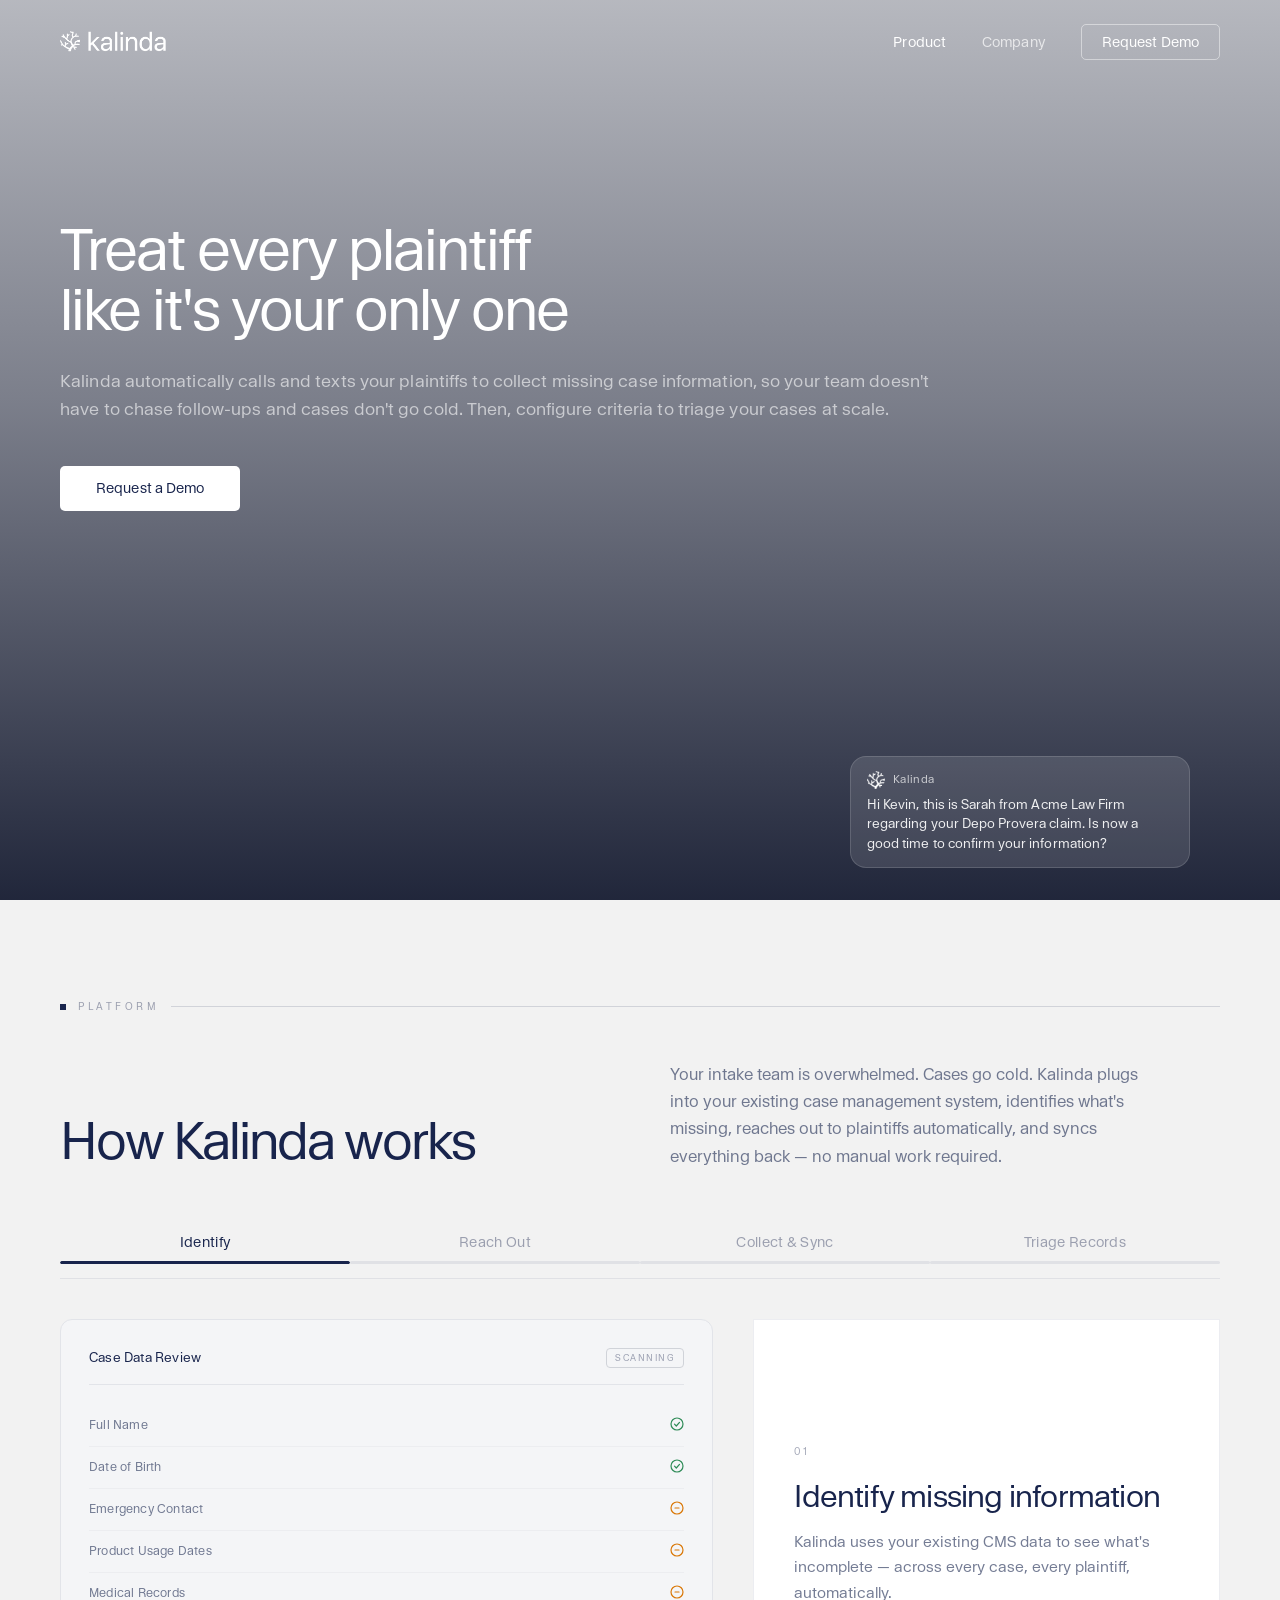
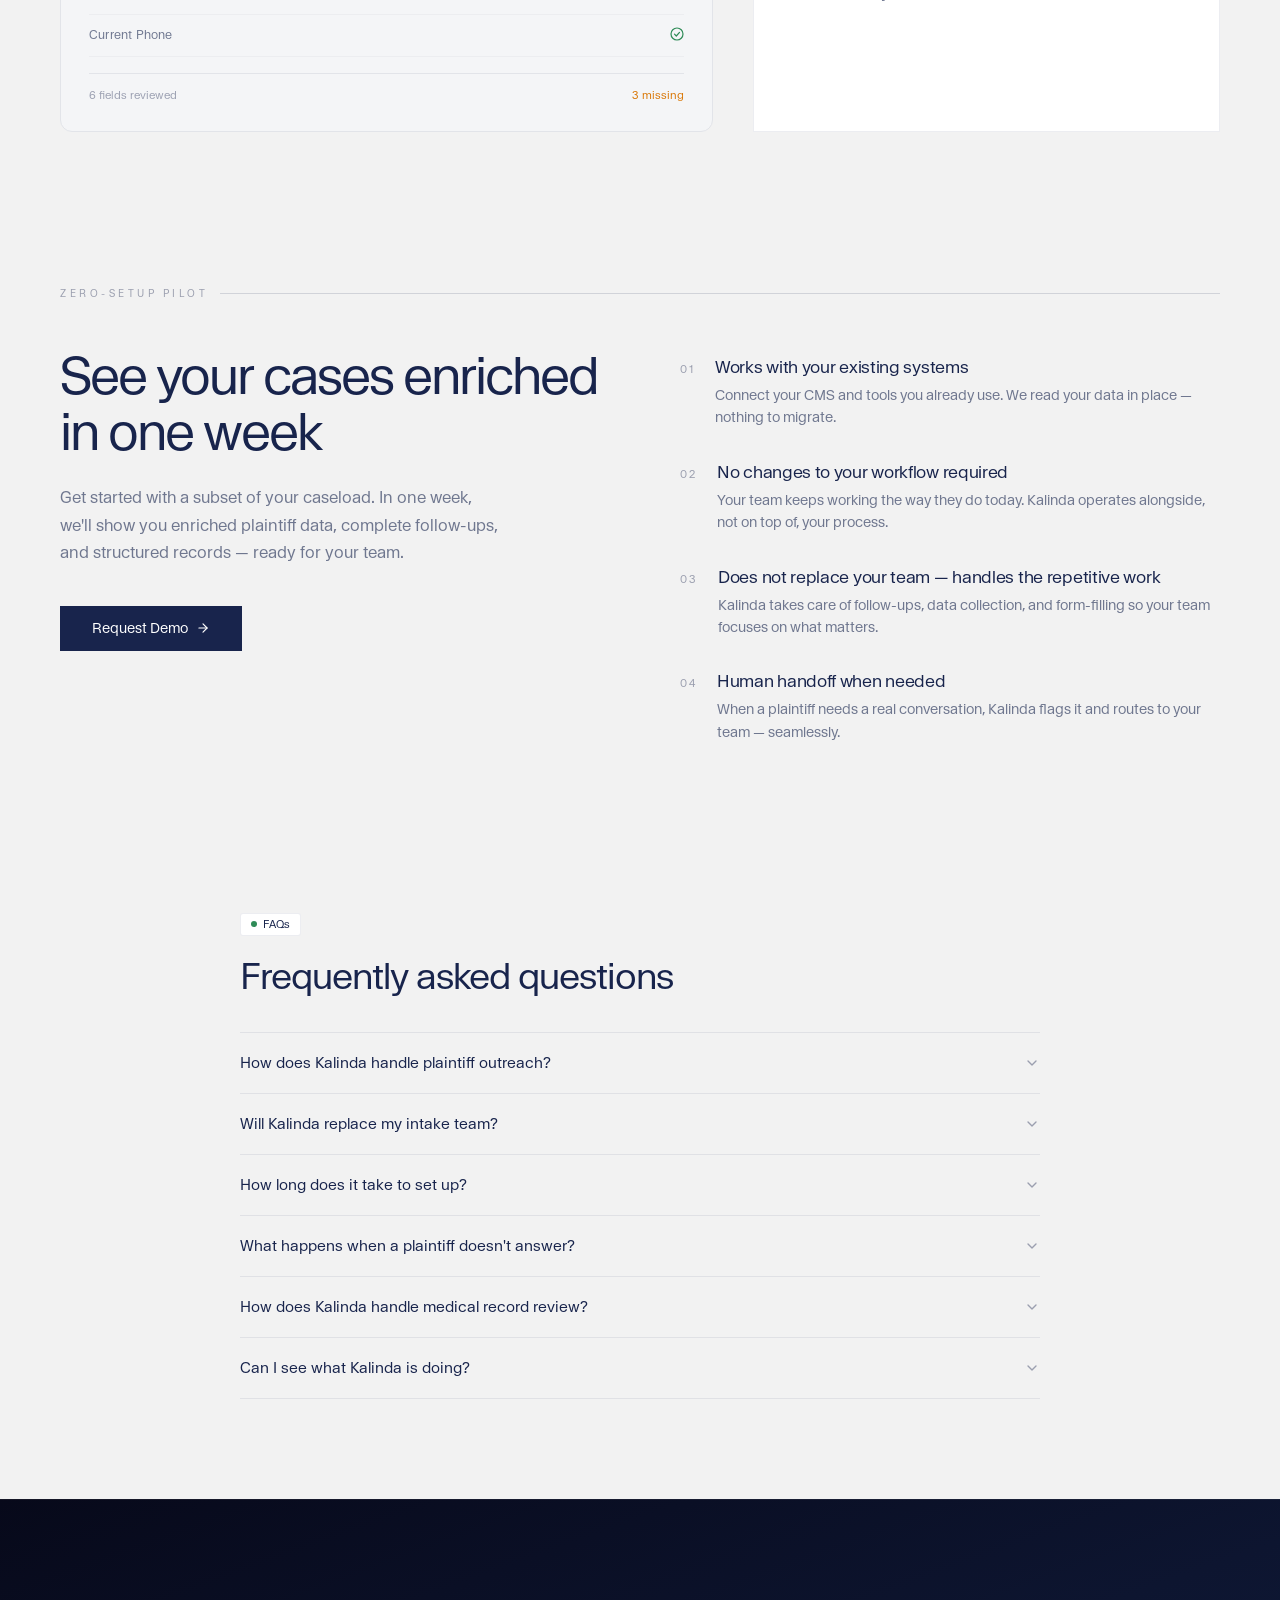
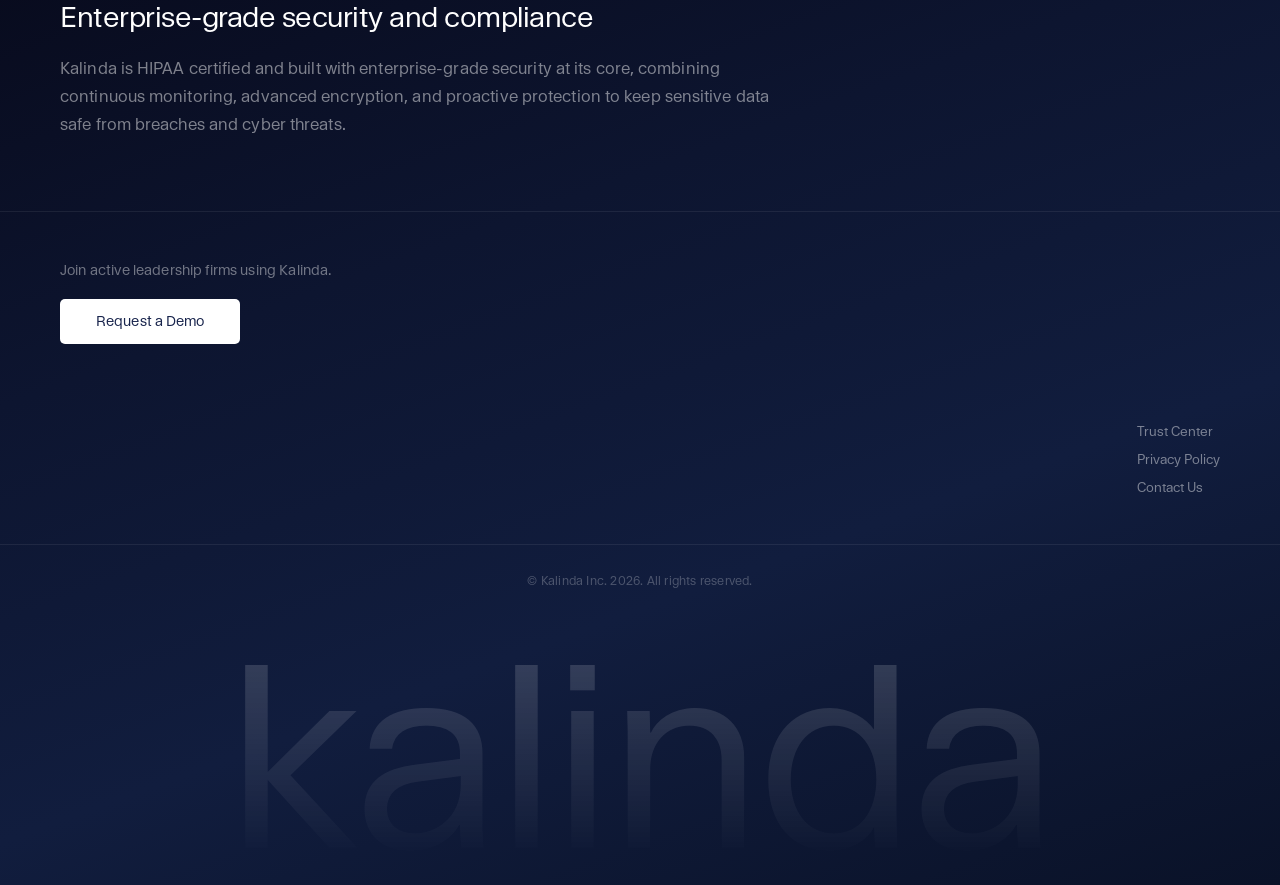
==== index.html @ b598a418 "Initial commit: Kalinda marketing website Made-with: Cursor" ====
<!DOCTYPE html>
<html lang="en">
<head>
  <meta charset="UTF-8" />
  <meta name="viewport" content="width=device-width, initial-scale=1.0" />
  <title>Kalinda: The vetting engine for mass tort law firms</title>
  <link rel="stylesheet" href="styles.css" />
</head>
<body>

  <!-- Navigation -->
  <nav id="nav">
    <a href="index.html" class="nav-logo">
      <img src="kalinda_white.png" alt="Kalinda" class="nav-logo-img" />
    </a>
    <ul class="nav-links">
      <li><a href="index.html" class="nav-link active">Product</a></li>
      <li><a href="company.html" class="nav-link">Company</a></li>
      <li><a href="https://calendly.com/kalinda-ai/book-a-demo" target="_blank" rel="noopener" class="nav-cta">Request Demo</a></li>
    </ul>
  </nav>

  <!-- Hero -->
  <section class="hero">
    <div class="hero-videos" aria-hidden="true">
      <video class="hero-video active" muted playsinline preload="auto">
        <source src="https://videos.pexels.com/video-files/6786175/6786175-hd_1920_1080_25fps.mp4" type="video/mp4">
      </video>
      <video class="hero-video" muted playsinline preload="none">
        <source src="https://videos.pexels.com/video-files/9947018/9947018-hd_1920_1080_30fps.mp4" type="video/mp4">
      </video>
      <video class="hero-video" muted playsinline preload="none">
        <source src="https://videos.pexels.com/video-files/6786343/6786343-hd_1920_1080_25fps.mp4" type="video/mp4">
      </video>
    </div>
    <div class="hero-overlay"></div>
    <div class="hero-content">
      <h1>Treat every plaintiff<br/>like it's your only one</h1>
      <p class="hero-sub">
        <span class="hero-sub-primary">Kalinda automatically calls and texts your plaintiffs to collect missing case information, so your team doesn't</span><span class="hero-sub-secondary">have to chase follow-ups and cases don't go cold. Then, configure criteria to triage your cases at scale.</span>
      </p>
      <div class="hero-actions">
        <a href="https://calendly.com/kalinda-ai/book-a-demo" target="_blank" rel="noopener" class="btn-white">Request a Demo</a>
      </div>
    </div>
    <div class="hero-chat" aria-label="Live call transcript"></div>
  </section>

  <!--
  <section class="intro">
    <div class="intro-inner">
      <p>Kalinda gives mass tort firms the infrastructure to move faster at every stage, from first contact to final settlement.</p>
    </div>
  </section>

  <section class="platform" id="platform">
    <div class="platform-header">
      <span class="label">Platform</span>
    </div>
    <div class="products-grid">

      <div class="product-col">
        <div class="anim anim-voice" aria-hidden="true">
          <span class="vb"></span><span class="vb"></span><span class="vb"></span>
          <span class="vb"></span><span class="vb"></span><span class="vb"></span>
          <span class="vb"></span><span class="vb"></span><span class="vb"></span>
          <span class="vb"></span><span class="vb"></span>
        </div>
        <span class="product-num">01</span>
        <h3>Intake</h3>
        <p>Automate client onboarding with intelligent screening. Qualify claimants in minutes, not days, capturing every relevant data point without a single manual form review.</p>
        <a href="#contact" class="row-link">Learn more →</a>
      </div>

      <div class="product-col">
        <div class="anim anim-docs" aria-hidden="true">
          <div class="doc"></div>
          <div class="doc"></div>
          <div class="doc"></div>
        </div>
        <span class="product-num">02</span>
        <h3>Record Review</h3>
        <p>Extract, structure, and analyze medical records at scale. Surface the insights that drive accurate settlement valuations in seconds, not weeks.</p>
        <a href="#contact" class="row-link">Learn more →</a>
      </div>

      <div class="product-col">
        <div class="anim anim-chat" aria-hidden="true">
          <div class="chat-user">
            <span class="ctl"></span>
            <span class="ctl ctl-s"></span>
          </div>
          <div class="chat-ai">
            <span class="cd"></span>
            <span class="cd"></span>
            <span class="cd"></span>
          </div>
        </div>
        <span class="product-num">03</span>
        <h3>Agent</h3>
        <p>Deploy AI agents that handle complex case work end-to-end. From document processing to settlement recommendations, fully autonomously, at any volume.</p>
        <a href="#contact" class="row-link">Learn more →</a>
      </div>

    </div>
  </section>

  <section class="vision" id="about">
    <div class="vision-inner">
      <div class="vision-left">
        <span class="label">Our Vision</span>
      </div>
      <div class="vision-right">
        <blockquote>
          Mass tort firms are managing tens of thousands of claimants with tools built for a different era. Kalinda is the foundation they need, purpose-built for speed, scale, and precision.
        </blockquote>
        <div class="vision-stats">
          <div class="stat">
            <h4>10×</h4>
            <p>Faster case processing</p>
          </div>
          <div class="stat-divider"></div>
          <div class="stat">
            <h4>90%</h4>
            <p>Reduction in manual review</p>
          </div>
          <div class="stat-divider"></div>
          <div class="stat">
            <h4>100s</h4>
            <p>Of cases handled daily</p>
          </div>
        </div>
      </div>
    </div>
  </section>
  -->

  <!-- How Kalinda Works -->
  <section class="how-it-works" id="platform">
    <div class="hiw-inner">
      <div class="hiw-label-row">
        <span class="hiw-dot"></span>
        <span class="hiw-label">Platform</span>
        <span class="hiw-rule"></span>
      </div>
      <div class="hiw-header">
        <h2 class="hiw-title">How Kalinda works</h2>
        <p class="hiw-subtitle">Your intake team is overwhelmed. Cases go cold. Kalinda plugs into your existing case management system, identifies what's missing, reaches out to plaintiffs automatically, and syncs everything back — no manual work required.</p>
      </div>

      <!-- Tabs with timer -->
      <div class="hiw-tabs">
        <button class="hiw-tab active" data-tab="0">
          <span class="hiw-tab-text">Identify</span>
          <span class="hiw-tab-bar"><span class="hiw-tab-fill"></span></span>
        </button>
        <button class="hiw-tab" data-tab="1">
          <span class="hiw-tab-text">Reach Out</span>
          <span class="hiw-tab-bar"><span class="hiw-tab-fill"></span></span>
        </button>
        <button class="hiw-tab" data-tab="2">
          <span class="hiw-tab-text">Collect & Sync</span>
          <span class="hiw-tab-bar"><span class="hiw-tab-fill"></span></span>
        </button>
        <button class="hiw-tab" data-tab="3">
          <span class="hiw-tab-text">Triage Records</span>
          <span class="hiw-tab-bar"><span class="hiw-tab-fill"></span></span>
        </button>
      </div>

      <!-- Single panel area -->
      <div class="hiw-panel">
        <!-- Panel 0: Identify -->
        <div class="hiw-slide active" data-slide="0">
          <div class="hiw-slide-visual">
            <div class="hiw-mock">
              <div class="hiw-mock-header"><span class="hiw-mock-title">Case Data Review</span><span class="hiw-mock-badge">Scanning</span></div>
              <div class="hiw-mock-rows">
                <div class="hiw-mock-row"><span class="hiw-mock-field">Full Name</span><span class="hiw-mock-status complete"><svg width="14" height="14" viewBox="0 0 14 14"><circle cx="7" cy="7" r="6" stroke="currentColor" stroke-width="1.2" fill="none"/><path d="M4.5 7.2l1.8 1.8 3.2-3.6" stroke="currentColor" stroke-width="1.2" fill="none" stroke-linecap="round" stroke-linejoin="round"/></svg></span></div>
                <div class="hiw-mock-row"><span class="hiw-mock-field">Date of Birth</span><span class="hiw-mock-status complete"><svg width="14" height="14" viewBox="0 0 14 14"><circle cx="7" cy="7" r="6" stroke="currentColor" stroke-width="1.2" fill="none"/><path d="M4.5 7.2l1.8 1.8 3.2-3.6" stroke="currentColor" stroke-width="1.2" fill="none" stroke-linecap="round" stroke-linejoin="round"/></svg></span></div>
                <div class="hiw-mock-row"><span class="hiw-mock-field">Emergency Contact</span><span class="hiw-mock-status missing"><svg width="14" height="14" viewBox="0 0 14 14"><circle cx="7" cy="7" r="6" stroke="currentColor" stroke-width="1.2" fill="none"/><line x1="5" y1="7" x2="9" y2="7" stroke="currentColor" stroke-width="1.2" stroke-linecap="round"/></svg></span></div>
                <div class="hiw-mock-row"><span class="hiw-mock-field">Product Usage Dates</span><span class="hiw-mock-status missing"><svg width="14" height="14" viewBox="0 0 14 14"><circle cx="7" cy="7" r="6" stroke="currentColor" stroke-width="1.2" fill="none"/><line x1="5" y1="7" x2="9" y2="7" stroke="currentColor" stroke-width="1.2" stroke-linecap="round"/></svg></span></div>
                <div class="hiw-mock-row"><span class="hiw-mock-field">Medical Records</span><span class="hiw-mock-status missing"><svg width="14" height="14" viewBox="0 0 14 14"><circle cx="7" cy="7" r="6" stroke="currentColor" stroke-width="1.2" fill="none"/><line x1="5" y1="7" x2="9" y2="7" stroke="currentColor" stroke-width="1.2" stroke-linecap="round"/></svg></span></div>
                <div class="hiw-mock-row"><span class="hiw-mock-field">Current Phone</span><span class="hiw-mock-status complete"><svg width="14" height="14" viewBox="0 0 14 14"><circle cx="7" cy="7" r="6" stroke="currentColor" stroke-width="1.2" fill="none"/><path d="M4.5 7.2l1.8 1.8 3.2-3.6" stroke="currentColor" stroke-width="1.2" fill="none" stroke-linecap="round" stroke-linejoin="round"/></svg></span></div>
              </div>
              <div class="hiw-mock-footer"><span>6 fields reviewed</span><span class="hiw-mock-warn">3 missing</span></div>
            </div>
          </div>
          <div class="hiw-slide-text">
            <span class="hiw-step-num">01</span>
            <h3>Identify missing information</h3>
            <p>Kalinda uses your existing CMS data to see what's incomplete — across every case, every plaintiff, automatically.</p>
          </div>
        </div>

        <!-- Panel 1: Reach Out -->
        <div class="hiw-slide" data-slide="1">
          <div class="hiw-slide-visual">
            <div class="hiw-mock">
              <div class="hiw-mock-header"><span class="hiw-mock-title">Outreach Activity</span><span class="hiw-mock-badge hiw-mock-badge-live">Live</span></div>
              <div class="hiw-mock-rows">
                <div class="hiw-mock-row"><span class="hiw-mock-field"><svg width="12" height="12" viewBox="0 0 24 24" fill="none" stroke="#2e8b57" stroke-width="2.2" stroke-linecap="round" stroke-linejoin="round" style="vertical-align:-1px;margin-right:6px"><path d="M22 16.92v3a2 2 0 01-2.18 2 19.79 19.79 0 01-8.63-3.07 19.5 19.5 0 01-6-6A19.79 19.79 0 012.12 4.11 2 2 0 014.11 2h3a2 2 0 012 1.72c.127.96.362 1.903.7 2.81a2 2 0 01-.45 2.11L8.09 9.91a16 16 0 006 6l1.27-1.27a2 2 0 012.11-.45c.907.338 1.85.573 2.81.7A2 2 0 0122 16.92z"/></svg>Outbound Call · Kevin M. · 2m 34s</span><span class="hiw-mock-status complete"><svg width="14" height="14" viewBox="0 0 14 14"><circle cx="7" cy="7" r="6" stroke="currentColor" stroke-width="1.2" fill="none"/><path d="M4.5 7.2l1.8 1.8 3.2-3.6" stroke="currentColor" stroke-width="1.2" fill="none" stroke-linecap="round" stroke-linejoin="round"/></svg></span></div>
                <div class="hiw-mock-row"><span class="hiw-mock-field"><svg width="12" height="12" viewBox="0 0 24 24" fill="none" stroke="#4a7fff" stroke-width="2.2" stroke-linecap="round" stroke-linejoin="round" style="vertical-align:-1px;margin-right:6px"><path d="M21 15a2 2 0 01-2 2H7l-4 4V5a2 2 0 012-2h14a2 2 0 012 2z"/></svg>SMS Follow-up · Kevin M.</span><span class="hiw-mock-status complete"><svg width="14" height="14" viewBox="0 0 14 14"><circle cx="7" cy="7" r="6" stroke="currentColor" stroke-width="1.2" fill="none"/><path d="M4.5 7.2l1.8 1.8 3.2-3.6" stroke="currentColor" stroke-width="1.2" fill="none" stroke-linecap="round" stroke-linejoin="round"/></svg></span></div>
                <div class="hiw-mock-row"><span class="hiw-mock-field"><svg width="12" height="12" viewBox="0 0 24 24" fill="none" stroke="#d97706" stroke-width="2.2" stroke-linecap="round" stroke-linejoin="round" style="vertical-align:-1px;margin-right:6px"><circle cx="5.5" cy="11.5" r="4.5"/><circle cx="18.5" cy="11.5" r="4.5"/><line x1="5.5" y1="16" x2="18.5" y2="16"/></svg>Voicemail Left · Sandra T.</span><span class="hiw-mock-status missing"><svg width="14" height="14" viewBox="0 0 14 14"><circle cx="7" cy="7" r="6" stroke="currentColor" stroke-width="1.2" fill="none"/><line x1="5" y1="7" x2="9" y2="7" stroke="currentColor" stroke-width="1.2" stroke-linecap="round"/></svg></span></div>
                <div class="hiw-mock-row"><span class="hiw-mock-field"><svg width="12" height="12" viewBox="0 0 24 24" fill="none" stroke="#2e8b57" stroke-width="2.2" stroke-linecap="round" stroke-linejoin="round" style="vertical-align:-1px;margin-right:6px"><path d="M22 16.92v3a2 2 0 01-2.18 2 19.79 19.79 0 01-8.63-3.07 19.5 19.5 0 01-6-6A19.79 19.79 0 012.12 4.11 2 2 0 014.11 2h3a2 2 0 012 1.72c.127.96.362 1.903.7 2.81a2 2 0 01-.45 2.11L8.09 9.91a16 16 0 006 6l1.27-1.27a2 2 0 012.11-.45c.907.338 1.85.573 2.81.7A2 2 0 0122 16.92z"/></svg>Scheduled Callback · Kevin M. · Tomorrow 10 AM</span><span class="hiw-mock-status complete"><svg width="14" height="14" viewBox="0 0 14 14"><circle cx="7" cy="7" r="6" stroke="currentColor" stroke-width="1.2" fill="none"/><path d="M4.5 7.2l1.8 1.8 3.2-3.6" stroke="currentColor" stroke-width="1.2" fill="none" stroke-linecap="round" stroke-linejoin="round"/></svg></span></div>
              </div>
              <div class="hiw-mock-footer"><span>4 actions today</span><span class="hiw-mock-good"><svg width="12" height="12" viewBox="0 0 24 24" fill="none" stroke="currentColor" stroke-width="2.5" stroke-linecap="round" stroke-linejoin="round"><polyline points="20 6 9 17 4 12"/></svg>92% contact rate</span></div>
            </div>
          </div>
          <div class="hiw-slide-text">
            <span class="hiw-step-num">02</span>
            <h3>Reach out across calls and texts</h3>
            <p>Automatically calls, texts, leaves voicemails, and follows up consistently — until every gap is filled.</p>
          </div>
        </div>

        <!-- Panel 2: Collect & Sync -->
        <div class="hiw-slide" data-slide="2">
          <div class="hiw-slide-visual">
            <div class="hiw-mock">
              <div class="hiw-mock-header"><span class="hiw-mock-title">Data Sync</span><span class="hiw-mock-badge hiw-mock-badge-live">Synced</span></div>
              <div class="hiw-mock-rows">
                <div class="hiw-mock-row hiw-row-filled"><span class="hiw-mock-field">Emergency Contact</span><span class="hiw-mock-value">Virginia · 502-318-4471</span><span class="hiw-mock-status complete"><svg width="14" height="14" viewBox="0 0 14 14"><circle cx="7" cy="7" r="6" stroke="currentColor" stroke-width="1.2" fill="none"/><path d="M4.5 7.2l1.8 1.8 3.2-3.6" stroke="currentColor" stroke-width="1.2" fill="none" stroke-linecap="round" stroke-linejoin="round"/></svg></span></div>
                <div class="hiw-mock-row hiw-row-filled"><span class="hiw-mock-field">Product Usage</span><span class="hiw-mock-value">Shots & pills, 2003–2019</span><span class="hiw-mock-status complete"><svg width="14" height="14" viewBox="0 0 14 14"><circle cx="7" cy="7" r="6" stroke="currentColor" stroke-width="1.2" fill="none"/><path d="M4.5 7.2l1.8 1.8 3.2-3.6" stroke="currentColor" stroke-width="1.2" fill="none" stroke-linecap="round" stroke-linejoin="round"/></svg></span></div>
                <div class="hiw-mock-row hiw-row-filled"><span class="hiw-mock-field">Updated Phone</span><span class="hiw-mock-value">502-716-9034</span><span class="hiw-mock-status complete"><svg width="14" height="14" viewBox="0 0 14 14"><circle cx="7" cy="7" r="6" stroke="currentColor" stroke-width="1.2" fill="none"/><path d="M4.5 7.2l1.8 1.8 3.2-3.6" stroke="currentColor" stroke-width="1.2" fill="none" stroke-linecap="round" stroke-linejoin="round"/></svg></span></div>
                <div class="hiw-mock-row hiw-row-filled"><span class="hiw-mock-field">Callback Scheduled</span><span class="hiw-mock-value">Tomorrow, 10:00 AM EST</span><span class="hiw-mock-status complete"><svg width="14" height="14" viewBox="0 0 14 14"><circle cx="7" cy="7" r="6" stroke="currentColor" stroke-width="1.2" fill="none"/><path d="M4.5 7.2l1.8 1.8 3.2-3.6" stroke="currentColor" stroke-width="1.2" fill="none" stroke-linecap="round" stroke-linejoin="round"/></svg></span></div>
              </div>
              <div class="hiw-mock-footer"><span>All fields complete</span><span class="hiw-mock-good"><svg width="12" height="12" viewBox="0 0 24 24" fill="none" stroke="currentColor" stroke-width="2.5" stroke-linecap="round" stroke-linejoin="round"><polyline points="20 6 9 17 4 12"/></svg>Written to CMS</span></div>
            </div>
          </div>
          <div class="hiw-slide-text">
            <span class="hiw-step-num">03</span>
            <h3>Collect and sync data</h3>
            <p>Information is gathered, structured, and written back to your system — ready for review without any manual entry.</p>
          </div>
        </div>

        <!-- Panel 3: Triage Records (animated) -->
        <div class="hiw-slide" data-slide="3">
          <div class="hiw-slide-visual">
            <div class="hiw-mock hiw-mock-triage" id="triage-mock">
              <div class="hiw-mock-header"><span class="hiw-mock-title">Blueprint Builder</span><span class="hiw-mock-badge">Configure</span></div>
              <div class="hiw-triage-body">
                <div class="hiw-triage-dropzone" id="triage-dropzone">
                  <div class="hiw-triage-cursor" id="triage-cursor">
                    <svg width="18" height="18" viewBox="0 0 24 24" fill="none"><path d="M4 4l7.07 17 2.51-7.39L21 11.07z" fill="var(--navy)" stroke="var(--navy)" stroke-width="1"/></svg>
                  </div>
                  <div class="hiw-triage-doc" id="triage-doc">
                    <svg width="16" height="16" viewBox="0 0 24 24" fill="none" stroke="var(--navy)" stroke-width="1.5" stroke-linecap="round" stroke-linejoin="round"><path d="M14 2H6a2 2 0 00-2 2v16a2 2 0 002 2h12a2 2 0 002-2V8z"/><polyline points="14 2 14 8 20 8"/></svg>
                    <span>Depo_Provera_Records.pdf</span>
                  </div>
                  <div class="hiw-triage-upload-icon" id="triage-upload-icon">
                    <svg width="28" height="28" viewBox="0 0 24 24" fill="none" stroke="var(--navy-40)" stroke-width="1.5" stroke-linecap="round" stroke-linejoin="round"><path d="M21 15v4a2 2 0 01-2 2H5a2 2 0 01-2-2v-4"/><polyline points="17 8 12 3 7 8"/><line x1="12" y1="3" x2="12" y2="15"/></svg>
                  </div>
                  <span class="hiw-triage-drop-label" id="triage-drop-label">Drop files here</span>
                  <span class="hiw-triage-drop-sub" id="triage-drop-sub">PDF, DOCX up to 50 MB</span>
                </div>
                <div class="hiw-triage-chat-input" id="triage-chat">
                  <span class="hiw-triage-input-text" id="triage-input-text"></span>
                  <button class="hiw-triage-send" id="triage-send">
                    <svg width="14" height="14" viewBox="0 0 24 24" fill="none" stroke="currentColor" stroke-width="2" stroke-linecap="round" stroke-linejoin="round"><line x1="22" y1="2" x2="11" y2="13"/><polygon points="22 2 15 22 11 13 2 9 22 2"/></svg>
                  </button>
                </div>
              </div>
              <div class="hiw-triage-toast" id="triage-toast">
                <svg width="14" height="14" viewBox="0 0 14 14"><circle cx="7" cy="7" r="6" stroke="#2e8b57" stroke-width="1.2" fill="none"/><path d="M4.5 7.2l1.8 1.8 3.2-3.6" stroke="#2e8b57" stroke-width="1.2" fill="none" stroke-linecap="round" stroke-linejoin="round"/></svg>
                <span>Blueprint created</span>
              </div>
            </div>
          </div>
          <div class="hiw-slide-text">
            <span class="hiw-step-num">04</span>
            <h3>Triage records</h3>
            <p>Upload records, define custom fields with natural language, and let Kalinda build the extraction blueprint — ready to process at scale.</p>
          </div>
        </div>
      </div>
    </div>
  </section>

  <!-- See your cases enriched -->
  <section class="enriched" id="pilot">
    <div class="enriched-inner">
      <div class="enriched-label-row">
        <span class="enriched-label">Zero-Setup Pilot</span>
        <span class="enriched-rule"></span>
      </div>
      <div class="enriched-grid">
        <div class="enriched-left">
          <h2 class="enriched-title">See your cases enriched in one week</h2>
          <p class="enriched-desc">Get started with a subset of your caseload. In one week, we'll show you enriched plaintiff data, complete follow-ups, and structured records — ready for your team.</p>
          <a href="https://calendly.com/kalinda-ai/book-a-demo" target="_blank" rel="noopener" class="enriched-cta">Request Demo <svg width="14" height="14" viewBox="0 0 24 24" fill="none" stroke="currentColor" stroke-width="2" stroke-linecap="round" stroke-linejoin="round"><path d="M5 12h14"/><path d="M12 5l7 7-7 7"/></svg></a>
        </div>
        <div class="enriched-right">
          <div class="enriched-point">
            <span class="enriched-num">01</span>
            <div>
              <h3>Works with your existing systems</h3>
              <p>Connect your CMS and tools you already use. We read your data in place — nothing to migrate.</p>
            </div>
          </div>
          <div class="enriched-point">
            <span class="enriched-num">02</span>
            <div>
              <h3>No changes to your workflow required</h3>
              <p>Your team keeps working the way they do today. Kalinda operates alongside, not on top of, your process.</p>
            </div>
          </div>
          <div class="enriched-point">
            <span class="enriched-num">03</span>
            <div>
              <h3>Does not replace your team — handles the repetitive work</h3>
              <p>Kalinda takes care of follow-ups, data collection, and form-filling so your team focuses on what matters.</p>
            </div>
          </div>
          <div class="enriched-point">
            <span class="enriched-num">04</span>
            <div>
              <h3>Human handoff when needed</h3>
              <p>When a plaintiff needs a real conversation, Kalinda flags it and routes to your team — seamlessly.</p>
            </div>
          </div>
        </div>
      </div>
    </div>
  </section>

  <!-- FAQ -->
  <section class="faq" id="faq">
    <div class="faq-inner">
      <div class="faq-badge"><span class="faq-badge-dot"></span> FAQs</div>
      <h2 class="faq-title">Frequently asked questions</h2>
      <div class="faq-list">
        <div class="faq-item">
          <button class="faq-q" aria-expanded="false">
            <span>How does Kalinda handle plaintiff outreach?</span>
            <svg class="faq-chevron" width="16" height="16" viewBox="0 0 24 24" fill="none" stroke="currentColor" stroke-width="2" stroke-linecap="round" stroke-linejoin="round"><path d="M6 9l6 6 6-6"/></svg>
          </button>
          <div class="faq-a">Kalinda automatically calls and texts plaintiffs to collect missing case information, confirm details, and schedule follow-ups — all without manual intervention from your team. Every interaction is logged with full transcripts.</div>
        </div>
        <div class="faq-item">
          <button class="faq-q" aria-expanded="false">
            <span>Will Kalinda replace my intake team?</span>
            <svg class="faq-chevron" width="16" height="16" viewBox="0 0 24 24" fill="none" stroke="currentColor" stroke-width="2" stroke-linecap="round" stroke-linejoin="round"><path d="M6 9l6 6 6-6"/></svg>
          </button>
          <div class="faq-a">No. Kalinda handles the repetitive outreach and data collection work so your team can focus on higher-value tasks like case strategy and plaintiff relationships. When a plaintiff needs a real conversation, Kalinda routes them to your team.</div>
        </div>
        <div class="faq-item">
          <button class="faq-q" aria-expanded="false">
            <span>How long does it take to set up?</span>
            <svg class="faq-chevron" width="16" height="16" viewBox="0 0 24 24" fill="none" stroke="currentColor" stroke-width="2" stroke-linecap="round" stroke-linejoin="round"><path d="M6 9l6 6 6-6"/></svg>
          </button>
          <div class="faq-a">Most firms are live within one week. Kalinda connects to your existing case management system, identifies gaps in your data, and begins outreach — no migration or workflow changes required.</div>
        </div>
        <div class="faq-item">
          <button class="faq-q" aria-expanded="false">
            <span>What happens when a plaintiff doesn't answer?</span>
            <svg class="faq-chevron" width="16" height="16" viewBox="0 0 24 24" fill="none" stroke="currentColor" stroke-width="2" stroke-linecap="round" stroke-linejoin="round"><path d="M6 9l6 6 6-6"/></svg>
          </button>
          <div class="faq-a">Kalinda automatically follows up with calls, texts, and voicemails on a configurable schedule until the plaintiff responds or the follow-up window closes. You set the cadence and rules.</div>
        </div>
        <div class="faq-item">
          <button class="faq-q" aria-expanded="false">
            <span>How does Kalinda handle medical record review?</span>
            <svg class="faq-chevron" width="16" height="16" viewBox="0 0 24 24" fill="none" stroke="currentColor" stroke-width="2" stroke-linecap="round" stroke-linejoin="round"><path d="M6 9l6 6 6-6"/></svg>
          </button>
          <div class="faq-a">Upload records and define extraction criteria using natural language. Kalinda builds a blueprint to identify and structure the relevant medical and factual evidence across your entire caseload at scale.</div>
        </div>
        <div class="faq-item">
          <button class="faq-q" aria-expanded="false">
            <span>Can I see what Kalinda is doing?</span>
            <svg class="faq-chevron" width="16" height="16" viewBox="0 0 24 24" fill="none" stroke="currentColor" stroke-width="2" stroke-linecap="round" stroke-linejoin="round"><path d="M6 9l6 6 6-6"/></svg>
          </button>
          <div class="faq-a">Yes. Every call, text, and data update is logged with full transcripts and outcome tracking. You get complete visibility into plaintiff interactions and case progress across your entire portfolio.</div>
        </div>
      </div>
    </div>
  </section>

  <!-- Enterprise + Footer -->
  <div class="dark-canvas">

    <!-- Security & compliance (above footer) -->
    <section class="security-section" aria-labelledby="security-heading">
      <div class="security-inner">
        <h2 id="security-heading" class="security-title">Enterprise-grade security and compliance</h2>
        <p class="security-copy">Kalinda is HIPAA certified and built with enterprise-grade security at its core, combining continuous monitoring, advanced encryption, and proactive protection to keep sensitive data safe from breaches and cyber threats.</p>
      </div>
    </section>

    <!-- Footer -->
    <footer id="contact">
      <div class="footer-intro">
        <p class="footer-tagline">Join active leadership firms using Kalinda.</p>
        <a href="https://calendly.com/kalinda-ai/book-a-demo" target="_blank" rel="noopener" class="btn-white">Request a Demo</a>
      </div>
      <div class="footer-top">
        <nav class="footer-nav">
          <div class="footer-col">
            <a href="https://trust.delve.co/kalinda" target="_blank" rel="noopener">Trust Center</a>
            <a href="privacy.html">Privacy Policy</a>
            <a href="mailto:hello@kalinda.ai">Contact Us</a>
          </div>
        </nav>
      </div>
      <div class="footer-bottom">
        <p>&copy; Kalinda Inc. 2026. All rights reserved.</p>
      </div>
      <div class="footer-brand" aria-hidden="true">
        <span class="footer-brand-text">kalinda</span>
      </div>
    </footer>
  </div>

  <script src="app.js"></script>
</body>
</html>
---- styles.css ----
@font-face {
  font-family: 'Waldenburg';
  src: url('fonts/Waldenburg-Buch.otf') format('opentype');
  font-weight: 400;
  font-style: normal;
  font-display: swap;
}

/* ── Reset & Tokens ───────────────────────────── */
*, *::before, *::after {
  margin: 0;
  padding: 0;
  box-sizing: border-box;
}

:root {
  --navy:      #18244C;
  --navy-08:   rgba(24, 36, 76, 0.08);
  --navy-15:   rgba(24, 36, 76, 0.15);
  --navy-40:   rgba(24, 36, 76, 0.40);
  --navy-60:   rgba(24, 36, 76, 0.60);
  --offwhite:  #F2F2F2;
  --white:     #FFFFFF;
  --font:      'Waldenburg', sans-serif;
}

html { scroll-behavior: smooth; }

body {
  font-family: var(--font);
  background: var(--white);
  color: var(--navy);
  -webkit-font-smoothing: antialiased;
  -moz-osx-font-smoothing: grayscale;
}

/* ── Navigation ───────────────────────────────── */
#nav {
  position: fixed;
  top: 0; left: 0;
  width: 100%;
  z-index: 100;
  display: flex;
  align-items: center;
  justify-content: space-between;
  padding: 30px 60px;
  transition: background 0.4s ease, padding 0.4s ease, border-color 0.4s ease;
  border-bottom: 1px solid transparent;
}

#nav.scrolled {
  background: rgba(255,255,255,0.94);
  backdrop-filter: blur(16px);
  -webkit-backdrop-filter: blur(16px);
  padding: 20px 60px;
  border-bottom-color: var(--navy-08);
}

#nav.scrolled .nav-logo       { color: var(--navy); }
#nav.scrolled .nav-links a    { color: var(--navy-60); }
#nav.scrolled .nav-links a:hover { color: var(--navy); }
#nav.scrolled .nav-cta {
  background: var(--navy);
  color: var(--white) !important;
  border-color: var(--navy) !important;
}

.nav-logo {
  text-decoration: none;
  display: flex;
  align-items: center;
}

.nav-logo-img {
  height: 22px;
  width: auto;
  display: block;
  transition: filter 0.4s ease;
}

#nav.scrolled .nav-logo-img {
  filter: invert(1) brightness(0);
}

.nav-links {
  display: flex;
  align-items: center;
  gap: 36px;
  list-style: none;
}

.nav-links a {
  font-size: 14px;
  font-weight: 400;
  color: rgba(255,255,255,0.7);
  text-decoration: none;
  letter-spacing: 0.1px;
  transition: color 0.2s;
}

.nav-links a:hover { color: var(--white); }

.nav-cta {
  border: 1px solid rgba(255,255,255,0.45) !important;
  padding: 9px 20px !important;
  border-radius: 5px !important;
  font-weight: 500 !important;
  color: var(--white) !important;
  transition: background 0.2s, color 0.2s, border-color 0.2s !important;
}

.nav-cta:hover {
  background: rgba(255,255,255,0.12) !important;
}

.nav-link {
  font-size: 14px;
  font-weight: 400;
  color: rgba(255,255,255,0.7);
  text-decoration: none;
  letter-spacing: 0.1px;
  transition: color 0.2s;
}

.nav-link:hover { color: var(--white); }

.nav-link.active {
  color: var(--white);
  font-weight: 500;
}

#nav.scrolled .nav-link { color: var(--navy-60); }
#nav.scrolled .nav-link:hover { color: var(--navy); }
#nav.scrolled .nav-link.active { color: var(--navy); font-weight: 500; }

/* ── Hero ─────────────────────────────────────── */
.hero {
  position: relative;
  height: 100vh;
  min-height: 720px;
  display: flex;
  align-items: flex-start;
  overflow: hidden;
}

.hero-videos {
  position: absolute;
  inset: 0;
  overflow: hidden;
}

.hero-video {
  position: absolute;
  inset: 0;
  width: 100%;
  height: 100%;
  object-fit: cover;
  object-position: center center;
  opacity: 0;
  transition: opacity 1.2s ease;
}

.hero-video.active {
  opacity: 1;
}

.hero-overlay {
  position: absolute;
  inset: 0;
  background: linear-gradient(
    to bottom,
    rgba(14, 20, 42, 0.30) 0%,
    rgba(14, 20, 42, 0.55) 45%,
    rgba(14, 20, 42, 0.92) 100%
  );
}

.hero-content {
  position: relative;
  z-index: 2;
  padding: 220px 60px 0;
  max-width: 900px;
}

.eyebrow {
  display: inline-block;
  font-size: 11px;
  font-weight: 500;
  letter-spacing: 3px;
  text-transform: uppercase;
  color: rgba(255,255,255,0.45);
  margin-bottom: 28px;
}

.hero-content h1 {
  font-size: clamp(36px, 4.5vw, 64px);
  font-weight: 500;
  color: var(--white);
  letter-spacing: -2px;
  line-height: 1.05;
  margin-bottom: 28px;
}

.hero-sub {
  font-size: clamp(14px, 2.1vw, 17px);
  font-weight: 400;
  color: rgba(255, 255, 255, 0.6);
  line-height: 1.45;
  max-width: min(100%, 720px);
  margin: 0 0 44px;
  letter-spacing: 0.1px;
}

.hero-sub-primary,
.hero-sub-secondary {
  display: block;
}

.hero-sub-secondary {
  margin-top: 0.2em;
  line-height: 1.45;
}

/* First sentence one line only when it actually fits */
@media (min-width: 1100px) {
  .hero-sub-primary {
    white-space: nowrap;
  }
}

/* Tagline one line once there’s width (stays off a cramped “third line” split) */
@media (min-width: 700px) {
  .hero-sub-secondary {
    white-space: nowrap;
  }
}

/* ── Hero Chat (Sierra-style) ────────────────── */
.hero-chat {
  position: absolute;
  bottom: 0;
  right: 0;
  width: 454px;
  height: 420px;
  z-index: 3;
  overflow: hidden;
  -webkit-mask-image: linear-gradient(to bottom, transparent 0%, black 30%);
  mask-image: linear-gradient(to bottom, transparent 0%, black 30%);
}

.hero-chat-track {
  position: absolute;
  bottom: 0;
  left: 0;
  right: 0;
  display: flex;
  flex-direction: column;
  justify-content: flex-end;
  gap: 10px;
  padding: 20px 24px 32px;
  min-height: 100%;
}

.chat-msg {
  max-width: 340px;
  border-radius: 16px;
  padding: 14px 16px;
  background: rgba(255, 255, 255, 0.12);
  backdrop-filter: blur(20px);
  -webkit-backdrop-filter: blur(20px);
  border: 1px solid rgba(255, 255, 255, 0.14);
  display: flex;
  flex-direction: column;
  gap: 6px;
  flex-shrink: 0;
  opacity: 0;
  transform: translateY(20px);
  transition: opacity 0.9s cubic-bezier(0.22, 1, 0.36, 1),
              transform 0.9s cubic-bezier(0.22, 1, 0.36, 1);
}

.chat-msg.visible {
  opacity: 1;
  transform: translateY(0);
}

.chat-msg.kalinda {
  align-self: flex-start;
}

.chat-msg.plaintiff {
  align-self: flex-end;
}

.chat-sender {
  display: flex;
  align-items: center;
  gap: 8px;
  font-size: 11px;
  font-weight: 500;
  color: rgba(255, 255, 255, 0.7);
  letter-spacing: 0.3px;
}

.chat-sender-avatar {
  width: 18px;
  height: 18px;
  border-radius: 50%;
  object-fit: cover;
  flex-shrink: 0;
}

.chat-text {
  font-size: 13px;
  font-weight: 400;
  color: rgba(255, 255, 255, 0.92);
  line-height: 1.5;
  letter-spacing: 0.05px;
}

/* Calendar confirmation card */
.chat-confirm {
  display: flex;
  align-items: center;
  gap: 10px;
  margin-top: 8px;
  padding: 10px 14px;
  border-radius: 12px;
  background: rgba(255, 255, 255, 0.08);
  border: 1px solid rgba(255, 255, 255, 0.10);
}

.chat-confirm-icon {
  position: relative;
  width: 32px;
  height: 32px;
  flex-shrink: 0;
}

.chat-confirm-cal {
  width: 32px;
  height: 32px;
  border-radius: 6px;
  background: rgba(255, 255, 255, 0.14);
  display: flex;
  flex-direction: column;
  align-items: center;
  overflow: hidden;
}

.chat-confirm-cal-header {
  width: 100%;
  height: 9px;
  background: rgba(120, 180, 120, 0.7);
}

.chat-confirm-cal-day {
  font-size: 13px;
  font-weight: 600;
  color: rgba(255, 255, 255, 0.9);
  line-height: 23px;
}

.chat-confirm-check {
  position: absolute;
  bottom: -3px;
  right: -3px;
  width: 16px;
  height: 16px;
  border-radius: 50%;
  background: #5cb85c;
  display: flex;
  align-items: center;
  justify-content: center;
  opacity: 0;
  transform: scale(0);
  transition: opacity 0.5s ease 0.6s, transform 0.5s cubic-bezier(0.34, 1.56, 0.64, 1) 0.6s;
}

.chat-msg.visible .chat-confirm-check {
  opacity: 1;
  transform: scale(1);
}

.chat-confirm-check svg {
  width: 10px;
  height: 10px;
}

.chat-confirm-details {
  display: flex;
  flex-direction: column;
  gap: 1px;
}

.chat-confirm-title {
  font-size: 12px;
  font-weight: 500;
  color: rgba(255, 255, 255, 0.85);
}

.chat-confirm-time {
  font-size: 11px;
  color: rgba(255, 255, 255, 0.5);
}

.hero-actions {
  display: flex;
  align-items: center;
  gap: 28px;
}

.btn-white {
  display: inline-block;
  background: var(--white);
  color: var(--navy);
  padding: 14px 36px;
  border-radius: 5px;
  font-size: 14px;
  font-weight: 500;
  letter-spacing: 0.1px;
  text-decoration: none;
  transition: opacity 0.2s, transform 0.2s;
}

.btn-white:hover {
  opacity: 0.88;
  transform: translateY(-1px);
}

.btn-ghost {
  font-size: 14px;
  font-weight: 400;
  color: rgba(255,255,255,0.65);
  text-decoration: none;
  letter-spacing: 0.1px;
  transition: color 0.2s;
}

.btn-ghost:hover { color: var(--white); }

/* ── Intro ────────────────────────────────────── */
.intro {
  padding: 96px 60px;
  background: var(--white);
  border-bottom: 1px solid var(--navy-08);
}

.intro-inner {
  max-width: 820px;
}

.intro-inner p {
  font-size: clamp(24px, 3vw, 36px);
  font-weight: 400;
  color: var(--navy);
  letter-spacing: -1px;
  line-height: 1.4;
}

/* ── Platform ─────────────────────────────────── */
.platform {
  background: var(--white);
}

.platform-header {
  padding: 56px 60px 0;
}

.label {
  display: inline-block;
  font-size: 10px;
  font-weight: 500;
  letter-spacing: 3.5px;
  text-transform: uppercase;
  color: var(--navy-40);
}

.products-grid {
  display: grid;
  grid-template-columns: repeat(3, 1fr);
  margin-top: 40px;
  border-top: 1px solid var(--navy-08);
  border-bottom: 1px solid var(--navy-08);
}

.product-col {
  padding: 60px;
  border-right: 1px solid var(--navy-08);
  display: flex;
  flex-direction: column;
  gap: 0;
  transition: background 0.25s ease;
}

.product-col:last-child {
  border-right: none;
}

.product-col:hover {
  background: var(--offwhite);
}

.product-num {
  font-size: 11px;
  font-weight: 500;
  letter-spacing: 2px;
  color: var(--navy-40);
  font-variant-numeric: tabular-nums;
  margin-bottom: 36px;
}

.product-col h3 {
  font-size: clamp(28px, 2.8vw, 40px);
  font-weight: 500;
  color: var(--navy);
  letter-spacing: -1.5px;
  line-height: 1.05;
  margin-bottom: 20px;
}

.product-col p {
  font-size: 15px;
  font-weight: 400;
  color: var(--navy-60);
  line-height: 1.72;
  flex: 1;
  margin-bottom: 32px;
}

.row-link {
  font-size: 13px;
  font-weight: 500;
  color: var(--navy);
  text-decoration: none;
  letter-spacing: 0.2px;
  opacity: 0.4;
  align-self: flex-start;
  transition: opacity 0.2s;
}

.row-link:hover { opacity: 1; }

/* ── Vision / About ───────────────────────────── */
.vision {
  padding: 100px 60px;
  background: var(--offwhite);
  border-top: 1px solid var(--navy-08);
  border-bottom: 1px solid var(--navy-08);
}

.vision-inner {
  display: grid;
  grid-template-columns: 200px 1fr;
  gap: 80px;
  align-items: start;
  max-width: 1200px;
}

.vision-left { padding-top: 4px; }

.vision-right blockquote {
  font-size: clamp(22px, 2.5vw, 32px);
  font-weight: 400;
  color: var(--navy);
  letter-spacing: -0.8px;
  line-height: 1.5;
  margin-bottom: 64px;
  max-width: 680px;
}

.vision-stats {
  display: flex;
  align-items: center;
  gap: 48px;
}

.stat h4 {
  font-size: 52px;
  font-weight: 500;
  color: var(--navy);
  letter-spacing: -2.5px;
  line-height: 1;
}

.stat p {
  font-size: 12px;
  font-weight: 400;
  color: var(--navy-60);
  margin-top: 8px;
  letter-spacing: 0.2px;
  max-width: 90px;
  line-height: 1.45;
}

.stat-divider {
  width: 1px;
  height: 52px;
  background: var(--navy-15);
  flex-shrink: 0;
}

/* ── Dark Canvas (CTA + Footer) ──────────────── */
.dark-canvas {
  position: relative;
  background: linear-gradient(
    160deg,
    #07091a 0%,
    #0d1530 35%,
    #111d3e 65%,
    #0a1228 100%
  );
}

/* ── Security & compliance (above footer) ─────── */
.security-section {
  position: relative;
  z-index: 2;
  padding: 100px 60px 72px;
  border-top: 1px solid rgba(255, 255, 255, 0.06);
  background: transparent;
}

.security-inner {
  max-width: 720px;
}

.security-title {
  font-size: clamp(22px, 2.2vw, 28px);
  font-weight: 500;
  color: var(--white);
  letter-spacing: -0.5px;
  line-height: 1.25;
  margin: 0 0 20px;
}

.security-copy {
  font-size: 16px;
  font-weight: 400;
  color: rgba(255, 255, 255, 0.48);
  line-height: 1.75;
  margin: 0;
  letter-spacing: 0.1px;
}

.cta-note {
  font-size: 12px;
  color: rgba(255,255,255,0.3);
  letter-spacing: 0.2px;
}

/* ── Footer ───────────────────────────────────── */
footer {
  position: relative;
  z-index: 2;
  background: transparent;
  border-top: 1px solid rgba(255,255,255,0.07);
}

.footer-intro {
  padding: 48px 60px 40px;
  max-width: 1200px;
  display: flex;
  flex-direction: column;
  align-items: flex-start;
  gap: 18px;
}

.footer-tagline {
  margin: 0;
  font-size: 14px;
  font-weight: 400;
  line-height: 1.55;
  letter-spacing: 0.15px;
  color: rgba(255, 255, 255, 0.42);
  max-width: 400px;
}

.footer-brand {
  overflow: hidden;
  height: 1em;
  font-size: clamp(140px, 20vw, 320px);
  -webkit-mask-image: linear-gradient(to bottom, rgba(0,0,0,0.7) 0%, transparent 90%);
  mask-image: linear-gradient(to bottom, rgba(0,0,0,0.7) 0%, transparent 90%);
}

.footer-brand-text {
  display: block;
  font-family: var(--font);
  font-size: inherit;
  font-weight: 400;
  color: rgba(255, 255, 255, 0.25);
  letter-spacing: -4px;
  line-height: 1;
  white-space: nowrap;
  user-select: none;
  text-align: center;
}

.footer-top {
  display: flex;
  justify-content: flex-end;
  align-items: flex-start;
  padding: 40px 60px 48px;
  border-bottom: 1px solid rgba(255,255,255,0.07);
}

.footer-nav {
  display: flex;
  gap: 80px;
}

.footer-col {
  display: flex;
  flex-direction: column;
  gap: 12px;
}

.footer-col-label {
  font-size: 10px;
  font-weight: 500;
  letter-spacing: 3px;
  text-transform: uppercase;
  color: rgba(255,255,255,0.25);
  margin-bottom: 4px;
}

.footer-col a {
  font-size: 13px;
  color: rgba(255,255,255,0.45);
  text-decoration: none;
  transition: color 0.2s;
}

.footer-col a:hover { color: rgba(255,255,255,0.75); }

.footer-bottom {
  display: flex;
  justify-content: center;
  align-items: center;
  padding: 28px 60px 40px;
}

.footer-bottom p {
  font-size: 12px;
  color: rgba(255,255,255,0.25);
  letter-spacing: 0.2px;
}

.footer-bottom a {
  font-size: 12px;
  color: rgba(255,255,255,0.25);
  text-decoration: none;
  transition: color 0.2s;
}

.footer-bottom a:hover { color: rgba(255,255,255,0.55); }

/* ── Product Animations ───────────────────────── */
.anim {
  height: 64px;
  margin-bottom: 36px;
  pointer-events: none;
  user-select: none;
}

/* Voice waveform (Intake) */
.anim-voice {
  display: flex;
  align-items: center;
  gap: 4px;
}

.vb {
  display: block;
  width: 3px;
  height: 40px;
  background: var(--navy);
  border-radius: 2px;
  transform-origin: center;
  animation: vb-wave 1.5s ease-in-out infinite;
}

.vb:nth-child(1)  { animation-delay: 0.00s; opacity: 0.12; }
.vb:nth-child(2)  { animation-delay: 0.10s; opacity: 0.20; }
.vb:nth-child(3)  { animation-delay: 0.20s; opacity: 0.32; }
.vb:nth-child(4)  { animation-delay: 0.30s; opacity: 0.45; }
.vb:nth-child(5)  { animation-delay: 0.40s; opacity: 0.60; }
.vb:nth-child(6)  { animation-delay: 0.50s; opacity: 0.70; }
.vb:nth-child(7)  { animation-delay: 0.40s; opacity: 0.60; }
.vb:nth-child(8)  { animation-delay: 0.30s; opacity: 0.45; }
.vb:nth-child(9)  { animation-delay: 0.20s; opacity: 0.32; }
.vb:nth-child(10) { animation-delay: 0.10s; opacity: 0.20; }
.vb:nth-child(11) { animation-delay: 0.00s; opacity: 0.12; }

@keyframes vb-wave {
  0%, 100% { transform: scaleY(0.18); }
  50%       { transform: scaleY(1); }
}

/* Document shuffle (Record Review) */
.anim-docs {
  display: block;
  position: relative;
}

.doc {
  position: absolute;
  top: 4px;
  left: 0;
  width: 42px;
  height: 52px;
  border: 1.5px solid rgba(24, 36, 76, 0.16);
  border-radius: 3px;
  background: var(--white);
}

/* Horizontal lines inside each doc */
.doc::before {
  content: '';
  position: absolute;
  top: 9px;
  left: 7px;
  right: 7px;
  height: 1.5px;
  background: rgba(24, 36, 76, 0.10);
  border-radius: 1px;
  box-shadow:
    0 7px 0 rgba(24, 36, 76, 0.07),
    0 14px 0 rgba(24, 36, 76, 0.05),
    0 21px 0 rgba(24, 36, 76, 0.04);
}

/* Short line */
.doc::after {
  content: '';
  position: absolute;
  top: 30px;
  left: 7px;
  width: 55%;
  height: 1.5px;
  background: rgba(24, 36, 76, 0.07);
  border-radius: 1px;
}

/* The shuffle: front → slide off right → invisible → back → mid → front */
@keyframes doc-cycle {
  0%   { transform: translate(0px,  0px)  scale(1);    opacity: 1;    }
  28%  { transform: translate(0px,  0px)  scale(1);    opacity: 1;    }
  33%  { transform: translate(28px,-10px) scale(1);    opacity: 0;    }
  34%  { transform: translate(10px,  8px) scale(0.84); opacity: 0;    }
  46%  { transform: translate(10px,  8px) scale(0.84); opacity: 0.35; }
  66%  { transform: translate(5px,   4px) scale(0.92); opacity: 0.62; }
  100% { transform: translate(0px,  0px)  scale(1);    opacity: 1;    }
}

/* Stagger each doc through the same cycle */
.doc:nth-child(1) { z-index: 1; animation: doc-cycle 3s cubic-bezier(0.4,0,0.2,1) infinite; animation-delay: -1.4s; }
.doc:nth-child(2) { z-index: 2; animation: doc-cycle 3s cubic-bezier(0.4,0,0.2,1) infinite; animation-delay: -2s;   }
.doc:nth-child(3) { z-index: 3; animation: doc-cycle 3s cubic-bezier(0.4,0,0.2,1) infinite; animation-delay:  0s;   }

/* Chat (Agent) */
.anim-chat {
  display: flex;
  flex-direction: column;
  justify-content: flex-end;
  gap: 8px;
}

.chat-user,
.chat-ai {
  display: flex;
  align-items: center;
}

.chat-user {
  justify-content: flex-end;
}

.chat-user {
  background: var(--navy-08);
  border-radius: 10px 10px 2px 10px;
  padding: 9px 14px;
  gap: 6px;
  align-self: flex-end;
}

.chat-ai {
  background: var(--offwhite);
  border-radius: 10px 10px 10px 2px;
  padding: 10px 14px;
  gap: 5px;
  align-self: flex-start;
}

.ctl {
  display: block;
  height: 2px;
  width: 56px;
  background: var(--navy);
  opacity: 0.25;
  border-radius: 1px;
}

.ctl-s { width: 32px; }

.cd {
  display: inline-block;
  width: 5px;
  height: 5px;
  border-radius: 50%;
  background: var(--navy);
  opacity: 0.35;
  animation: cd-bounce 1.3s ease-in-out infinite;
}

.cd:nth-child(2) { animation-delay: 0.18s; }
.cd:nth-child(3) { animation-delay: 0.36s; }

@keyframes cd-bounce {
  0%, 100% { transform: translateY(0);   opacity: 0.25; }
  50%       { transform: translateY(-5px); opacity: 0.7; }
}

/* ── How It Works ─────────────────────────────── */
.how-it-works {
  background: var(--offwhite);
  padding: 100px 60px 60px;
}

.hiw-inner {
  max-width: 1200px;
  margin: 0 auto;
}

.hiw-label-row {
  display: flex;
  align-items: center;
  gap: 12px;
  margin-bottom: 48px;
}

.hiw-dot {
  width: 6px;
  height: 6px;
  background: var(--navy);
  flex-shrink: 0;
}

.hiw-label {
  font-size: 10px;
  font-weight: 500;
  letter-spacing: 3.5px;
  text-transform: uppercase;
  color: var(--navy-40);
  flex-shrink: 0;
}

.hiw-rule {
  flex: 1;
  height: 1px;
  background: var(--navy-15);
}

.hiw-header {
  display: grid;
  grid-template-columns: 1fr 1fr;
  gap: 60px;
  align-items: end;
  margin-bottom: 48px;
}

.hiw-title {
  font-size: clamp(32px, 4vw, 52px);
  font-weight: 400;
  color: var(--navy);
  letter-spacing: -2px;
  line-height: 1.1;
}

.hiw-subtitle {
  font-size: 16px;
  font-weight: 400;
  color: var(--navy-60);
  line-height: 1.7;
  max-width: 480px;
}

/* ── Tabs with timer bar ─────────────────────── */
.hiw-tabs {
  display: flex;
  gap: 0;
  margin-bottom: 40px;
  border-bottom: 1px solid var(--navy-08);
}

.hiw-tab {
  flex: 1;
  background: none;
  border: none;
  outline: none;
  padding: 16px 0 14px;
  cursor: pointer;
  display: flex;
  flex-direction: column;
  align-items: stretch;
  gap: 10px;
  position: relative;
  font-family: var(--font);
}

.hiw-tab-text {
  font-size: 14px;
  font-weight: 500;
  color: var(--navy-40);
  letter-spacing: 0.3px;
  text-align: center;
  transition: color 0.3s;
}

.hiw-tab.active .hiw-tab-text {
  color: var(--navy);
}

.hiw-tab-bar {
  height: 3px;
  background: var(--navy-08);
  border-radius: 2px;
  overflow: hidden;
  position: relative;
}

.hiw-tab-fill {
  position: absolute;
  inset: 0;
  background: var(--navy);
  border-radius: 2px;
  transform: scaleX(0);
  transform-origin: left;
}

.hiw-tab.active .hiw-tab-fill {
  animation: hiw-timer 7s linear forwards;
}

@keyframes hiw-timer {
  from { transform: scaleX(0); }
  to   { transform: scaleX(1); }
}

/* ── Single panel area ───────────────────────── */
.hiw-panel {
  position: relative;
  min-height: 460px;
}

.hiw-slide {
  display: none;
  grid-template-columns: 1.4fr 1fr;
  gap: 40px;
  align-items: stretch;
  animation: hiw-fadein 0.5s ease;
}

.hiw-slide.active {
  display: grid;
}

@keyframes hiw-fadein {
  from { opacity: 0; transform: translateY(12px); }
  to   { opacity: 1; transform: translateY(0); }
}

.hiw-slide-text {
  display: flex;
  flex-direction: column;
  justify-content: center;
  padding: 48px 40px;
  border: 1px solid var(--navy-08);
  background: var(--white);
}

.hiw-step-num {
  font-size: 10px;
  font-weight: 500;
  letter-spacing: 3px;
  color: var(--navy-40);
  text-transform: uppercase;
  margin-bottom: 20px;
}

.hiw-slide-text h3 {
  font-size: clamp(22px, 2.4vw, 30px);
  font-weight: 500;
  color: var(--navy);
  letter-spacing: -0.8px;
  line-height: 1.2;
  margin-bottom: 16px;
}

.hiw-slide-text p {
  font-size: 15px;
  font-weight: 400;
  color: var(--navy-60);
  line-height: 1.7;
}

.hiw-slide-visual {
  min-height: 380px;
}

/* ── Mock UI (light grey theme) ──────────────── */
.hiw-mock {
  background: #f4f5f7;
  border: 1px solid #e2e4e9;
  border-radius: 12px;
  height: 100%;
  padding: 28px;
  display: flex;
  flex-direction: column;
}

.hiw-mock-header {
  display: flex;
  align-items: center;
  justify-content: space-between;
  margin-bottom: 20px;
  padding-bottom: 16px;
  border-bottom: 1px solid #e2e4e9;
}

.hiw-mock-title {
  font-size: 13px;
  font-weight: 500;
  color: var(--navy);
  letter-spacing: 0.2px;
}

.hiw-mock-badge {
  font-size: 9px;
  font-weight: 500;
  letter-spacing: 1.5px;
  text-transform: uppercase;
  color: var(--navy-40);
  padding: 3px 8px;
  border: 1px solid #d0d3d9;
  border-radius: 4px;
}

.hiw-mock-badge-live {
  color: #2e8b57;
  border-color: rgba(46,139,87,0.3);
  background: rgba(46,139,87,0.06);
}

/* Mock rows */
.hiw-mock-rows {
  flex: 1;
  display: flex;
  flex-direction: column;
  gap: 0;
}

.hiw-mock-row {
  display: flex;
  align-items: center;
  justify-content: space-between;
  padding: 10px 0;
  border-bottom: 1px solid #ecedf0;
}

.hiw-mock-field {
  font-size: 12px;
  color: var(--navy-60);
  letter-spacing: 0.2px;
}

.hiw-mock-value {
  font-size: 11px;
  color: var(--navy-40);
  margin-left: auto;
  margin-right: 10px;
}

.hiw-mock-status {
  flex-shrink: 0;
}

.hiw-mock-status.complete {
  color: #2e8b57;
}

.hiw-mock-status.missing {
  color: #d97706;
}

.hiw-mock-footer {
  display: flex;
  align-items: center;
  justify-content: space-between;
  margin-top: 16px;
  padding-top: 14px;
  border-top: 1px solid #e2e4e9;
  font-size: 11px;
  color: var(--navy-40);
}

.hiw-mock-warn {
  color: #d97706;
}

.hiw-mock-good {
  color: #2e8b57;
  display: flex;
  align-items: center;
  gap: 4px;
}

/* Sync mock - filled rows */
.hiw-row-filled {
  display: grid;
  grid-template-columns: 1fr auto auto;
  gap: 8px;
}

/* ── Feature 4: Triage Records mock ──────────── */
.hiw-mock-triage {
  position: relative;
}

.hiw-triage-body {
  flex: 1;
  display: flex;
  flex-direction: column;
  gap: 12px;
}

.hiw-triage-dropzone {
  border: 2px dashed #d0d3d9;
  border-radius: 8px;
  padding: 28px 20px;
  display: flex;
  flex-direction: column;
  align-items: center;
  gap: 8px;
  position: relative;
  background: #fff;
}

.hiw-triage-cursor {
  position: absolute;
  top: -20px;
  right: 60px;
  opacity: 0;
  transition: top 0.6s cubic-bezier(0.22,1,0.36,1), right 0.6s cubic-bezier(0.22,1,0.36,1), opacity 0.3s;
  z-index: 2;
}

.hiw-triage-cursor.anim-enter {
  opacity: 0.8;
  top: 20px;
  right: 40px;
}

.hiw-triage-cursor.anim-drop {
  opacity: 0.8;
  top: 40px;
  right: 50%;
  transform: translateX(50%);
}

.hiw-triage-cursor.anim-hide { opacity: 0; }

.hiw-triage-doc {
  position: absolute;
  top: -30px;
  right: 55px;
  display: flex;
  align-items: center;
  gap: 4px;
  background: #fff;
  border: 1px solid #d0d3d9;
  border-radius: 4px;
  padding: 4px 8px;
  font-size: 10px;
  font-weight: 500;
  color: var(--navy);
  opacity: 0;
  transition: top 0.6s cubic-bezier(0.22,1,0.36,1), right 0.6s cubic-bezier(0.22,1,0.36,1), opacity 0.3s;
  white-space: nowrap;
  z-index: 1;
  box-shadow: 0 2px 8px rgba(0,0,0,0.08);
}

.hiw-triage-doc.anim-enter {
  opacity: 1;
  top: 10px;
  right: 35px;
}

.hiw-triage-doc.anim-drop {
  opacity: 1;
  top: 30px;
  right: 50%;
  transform: translateX(50%);
}

.hiw-triage-doc.anim-hide { opacity: 0; }

.hiw-triage-upload-icon {
  opacity: 0.5;
  margin-bottom: 2px;
  transition: opacity 0.3s;
}

.hiw-triage-dropzone.uploaded .hiw-triage-upload-icon {
  opacity: 0;
}

.hiw-triage-drop-label {
  font-size: 12px;
  font-weight: 500;
  color: var(--navy);
  transition: all 0.3s;
}

.hiw-triage-drop-sub {
  font-size: 10px;
  color: var(--navy-40);
  transition: all 0.3s;
}

.hiw-triage-dropzone.uploaded {
  border-color: #2e8b57;
  border-style: solid;
  background: rgba(46,139,87,0.04);
}

.hiw-triage-chat-input {
  display: flex;
  align-items: flex-end;
  gap: 8px;
  background: #fff;
  border: 1px solid #d0d3d9;
  border-radius: 8px;
  padding: 10px 12px;
}

.hiw-triage-input-text {
  flex: 1;
  font-size: 11px;
  color: var(--navy);
  line-height: 1.5;
}

.hiw-triage-send {
  width: 28px;
  height: 28px;
  border-radius: 6px;
  background: var(--navy);
  color: #fff;
  border: none;
  display: flex;
  align-items: center;
  justify-content: center;
  flex-shrink: 0;
  cursor: pointer;
}

.hiw-triage-toast {
  position: absolute;
  bottom: 78px;
  left: 50%;
  transform: translateX(-50%) translateY(8px);
  display: flex;
  align-items: center;
  gap: 6px;
  background: #fff;
  border: 1px solid #c6ecd4;
  border-radius: 6px;
  padding: 8px 14px;
  box-shadow: 0 4px 16px rgba(0,0,0,0.08);
  font-size: 12px;
  font-weight: 500;
  color: #2e8b57;
  white-space: nowrap;
  opacity: 0;
  transition: opacity 0.4s, transform 0.4s;
  pointer-events: none;
}

.hiw-triage-toast.visible {
  opacity: 1;
  transform: translateX(-50%) translateY(0);
}

.hiw-triage-input-text {
  border-right: 2px solid transparent;
}

.hiw-triage-input-text.typing {
  border-right-color: var(--navy);
  animation: triage-blink 0.6s step-end infinite;
}

@keyframes triage-blink {
  50% { border-right-color: transparent; }
}

/* ── See your cases enriched ─────────────────── */
.enriched {
  background: var(--offwhite);
  padding: 48px 60px 120px;
}

.enriched-inner {
  max-width: 1200px;
  margin: 0 auto;
}

.enriched-label-row {
  display: flex;
  align-items: center;
  gap: 12px;
  margin-bottom: 48px;
}

.enriched-label {
  font-size: 10px;
  font-weight: 500;
  letter-spacing: 3.5px;
  text-transform: uppercase;
  color: var(--navy-40);
  flex-shrink: 0;
}

.enriched-rule {
  flex: 1;
  height: 1px;
  background: var(--navy-15);
}

.enriched-grid {
  display: grid;
  grid-template-columns: 1fr 1fr;
  gap: 80px;
  align-items: start;
}

.enriched-title {
  font-size: clamp(32px, 4vw, 52px);
  font-weight: 400;
  color: var(--navy);
  letter-spacing: -2px;
  line-height: 1.1;
  margin-bottom: 24px;
}

.enriched-desc {
  font-size: 16px;
  font-weight: 400;
  color: var(--navy-60);
  line-height: 1.7;
  max-width: 440px;
  margin-bottom: 40px;
}

.enriched-cta {
  display: inline-flex;
  align-items: center;
  gap: 8px;
  padding: 14px 32px;
  background: var(--navy);
  color: #fff;
  font-size: 14px;
  font-weight: 500;
  text-decoration: none;
  border: none;
  cursor: pointer;
  transition: background 0.2s;
  font-family: var(--font);
}

.enriched-cta:hover {
  background: var(--navy-90);
}

.enriched-right {
  display: flex;
  flex-direction: column;
  gap: 32px;
  padding-top: 8px;
}

.enriched-point {
  display: flex;
  gap: 20px;
  align-items: baseline;
}

.enriched-num {
  font-size: 11px;
  font-weight: 500;
  letter-spacing: 2px;
  color: var(--navy-40);
  flex-shrink: 0;
  font-family: var(--font);
}

.enriched-point h3 {
  font-size: 17px;
  font-weight: 500;
  color: var(--navy);
  letter-spacing: -0.3px;
  line-height: 1.3;
  margin-bottom: 6px;
}

.enriched-point p {
  font-size: 14px;
  font-weight: 400;
  color: var(--navy-60);
  line-height: 1.6;
}

/* ── Trust and reliability ────────────────────── */
.trust {
  background: var(--white);
  padding: 80px 60px 60px;
  text-align: center;
}

.trust-inner {
  max-width: 800px;
  margin: 0 auto;
}

.trust-title {
  font-size: clamp(32px, 4vw, 52px);
  font-weight: 400;
  color: var(--navy);
  letter-spacing: -2px;
  line-height: 1.1;
  margin-bottom: 16px;
}

.trust-sub {
  font-size: 16px;
  font-weight: 400;
  color: var(--navy-40);
  line-height: 1.6;
  max-width: 500px;
  margin: 0 auto 40px;
}

.trust-badges {
  display: flex;
  justify-content: center;
  gap: 20px;
}

.trust-badge {
  width: 64px;
  height: 64px;
  display: flex;
  align-items: center;
  justify-content: center;
}

.trust-badge img {
  width: 100%;
  height: 100%;
  object-fit: contain;
}

/* ── FAQ ─────────────────────────────────────── */
.faq {
  background: var(--offwhite);
  padding: 48px 60px 100px;
}

.faq-inner {
  max-width: 800px;
  margin: 0 auto;
}

.faq-badge {
  display: inline-flex;
  align-items: center;
  gap: 6px;
  font-size: 11px;
  font-weight: 500;
  color: var(--navy);
  background: var(--white);
  border: 1px solid var(--navy-08);
  padding: 3px 10px;
  border-radius: 3px;
  margin-bottom: 16px;
}

.faq-badge-dot {
  width: 6px;
  height: 6px;
  border-radius: 50%;
  background: #2e8b57;
}

.faq-title {
  font-size: clamp(26px, 3vw, 36px);
  font-weight: 400;
  color: var(--navy);
  letter-spacing: -1px;
  margin-bottom: 32px;
}

.faq-list {
  border-top: 1px solid var(--navy-08);
}

.faq-item {
  border-bottom: 1px solid var(--navy-08);
}

.faq-q {
  width: 100%;
  display: flex;
  align-items: center;
  justify-content: space-between;
  gap: 16px;
  padding: 20px 0;
  background: none;
  border: none;
  cursor: pointer;
  font-family: var(--font);
  font-size: 15px;
  font-weight: 500;
  color: var(--navy);
  text-align: left;
  outline: none;
}

.faq-q:hover { text-decoration: underline; }

.faq-chevron {
  flex-shrink: 0;
  color: var(--navy-40);
  transition: transform 0.25s ease;
}

.faq-item.open .faq-chevron {
  transform: rotate(180deg);
}

.faq-a {
  max-height: 0;
  overflow: hidden;
  transition: max-height 0.3s ease, padding 0.3s ease;
  font-size: 14px;
  color: var(--navy-60);
  line-height: 1.7;
  padding: 0 0 0;
}

.faq-item.open .faq-a {
  max-height: 200px;
  padding: 0 0 20px;
}

/* ── Company Page ────────────────────────────── */
.company-letter {
  padding: 140px 60px 100px;
  background: var(--offwhite);
}

.company-inner {
  max-width: 1200px;
  margin: 0 auto;
}

.company-label-row {
  display: flex;
  align-items: center;
  gap: 12px;
  margin-bottom: 48px;
}

.company-dot {
  width: 6px;
  height: 6px;
  background: var(--navy);
  flex-shrink: 0;
}

.company-label {
  font-size: 10px;
  font-weight: 500;
  letter-spacing: 3.5px;
  text-transform: uppercase;
  color: var(--navy-40);
  flex-shrink: 0;
}

.company-rule {
  flex: 1;
  height: 1px;
  background: var(--navy-15);
}

.company-grid {
  display: grid;
  grid-template-columns: 1fr 1fr;
  gap: 80px;
  align-items: start;
}

.company-text p {
  font-size: 16px;
  font-weight: 400;
  color: var(--navy-60);
  line-height: 1.8;
  margin-bottom: 24px;
}

.company-text p:last-of-type {
  margin-bottom: 40px;
}

.company-sig {
  display: flex;
  flex-direction: column;
  gap: 4px;
}

.company-sig-names {
  font-size: 17px;
  font-weight: 500;
  color: var(--navy);
  letter-spacing: -0.3px;
}

.company-sig-title {
  font-size: 13px;
  color: var(--navy-40);
}

.company-photo-wrap {
  position: sticky;
  top: 120px;
}

.company-photo {
  width: 100%;
  height: auto;
  display: block;
  border-radius: 2px;
}

/* ── Scroll Fade-in ───────────────────────────── */
.fade-up {
  opacity: 0;
  transform: translateY(20px);
  transition: opacity 0.65s ease, transform 0.65s ease;
}

.fade-up.visible {
  opacity: 1;
  transform: translateY(0);
}

/* ── Responsive ───────────────────────────────── */
@media (max-width: 900px) {
  #nav,
  #nav.scrolled { padding: 22px 28px; }

  .nav-links li:not(:last-child) { display: none; }

  .hero-content { padding: 0 28px 60px; }
  .hero-content h1 { letter-spacing: -2px; }

  .intro { padding: 72px 28px; }

  .platform-header { padding: 44px 28px 0; }

  .products-grid {
    grid-template-columns: 1fr;
  }

  .product-col {
    padding: 44px 28px;
    border-right: none;
    border-bottom: 1px solid var(--navy-08);
  }

  .product-col:last-child {
    border-bottom: none;
  }

  .vision { padding: 72px 28px; }

  .vision-inner {
    grid-template-columns: 1fr;
    gap: 40px;
  }

  .vision-stats { gap: 28px; }
  .stat h4 { font-size: 40px; }

  .security-section { padding: 72px 28px 56px; }

  .footer-intro {
    padding: 40px 28px 32px;
    gap: 16px;
  }

  .footer-top {
    flex-direction: column;
    gap: 44px;
    padding: 44px 28px 36px;
  }

  .footer-nav { gap: 40px; }
  .footer-bottom { padding: 20px 28px; flex-direction: column; gap: 8px; }

  .how-it-works { padding: 64px 28px 80px; }

  .hiw-header {
    grid-template-columns: 1fr;
    gap: 20px;
    margin-bottom: 32px;
  }

  .hiw-tabs { gap: 0; }
  .hiw-tab-text { font-size: 12px; }

  .hiw-slide.active {
    grid-template-columns: 1fr;
  }

  .hiw-slide-text { padding: 32px 24px; }
  .hiw-slide-visual { min-height: 300px; }

  .enriched { padding: 48px 28px 60px; }
  .enriched-grid { grid-template-columns: 1fr; gap: 40px; }

  .faq { padding: 48px 28px 72px; }

  .company-letter { padding: 110px 28px 60px; }
  .company-grid { grid-template-columns: 1fr; gap: 40px; }

  .hero-chat {
    width: 300px;
    height: 320px;
  }

  .hero-chat-track {
    padding: 16px 14px 24px;
  }

  .chat-msg {
    max-width: 260px;
    padding: 10px 12px;
  }

  .chat-text { font-size: 12px; }
}
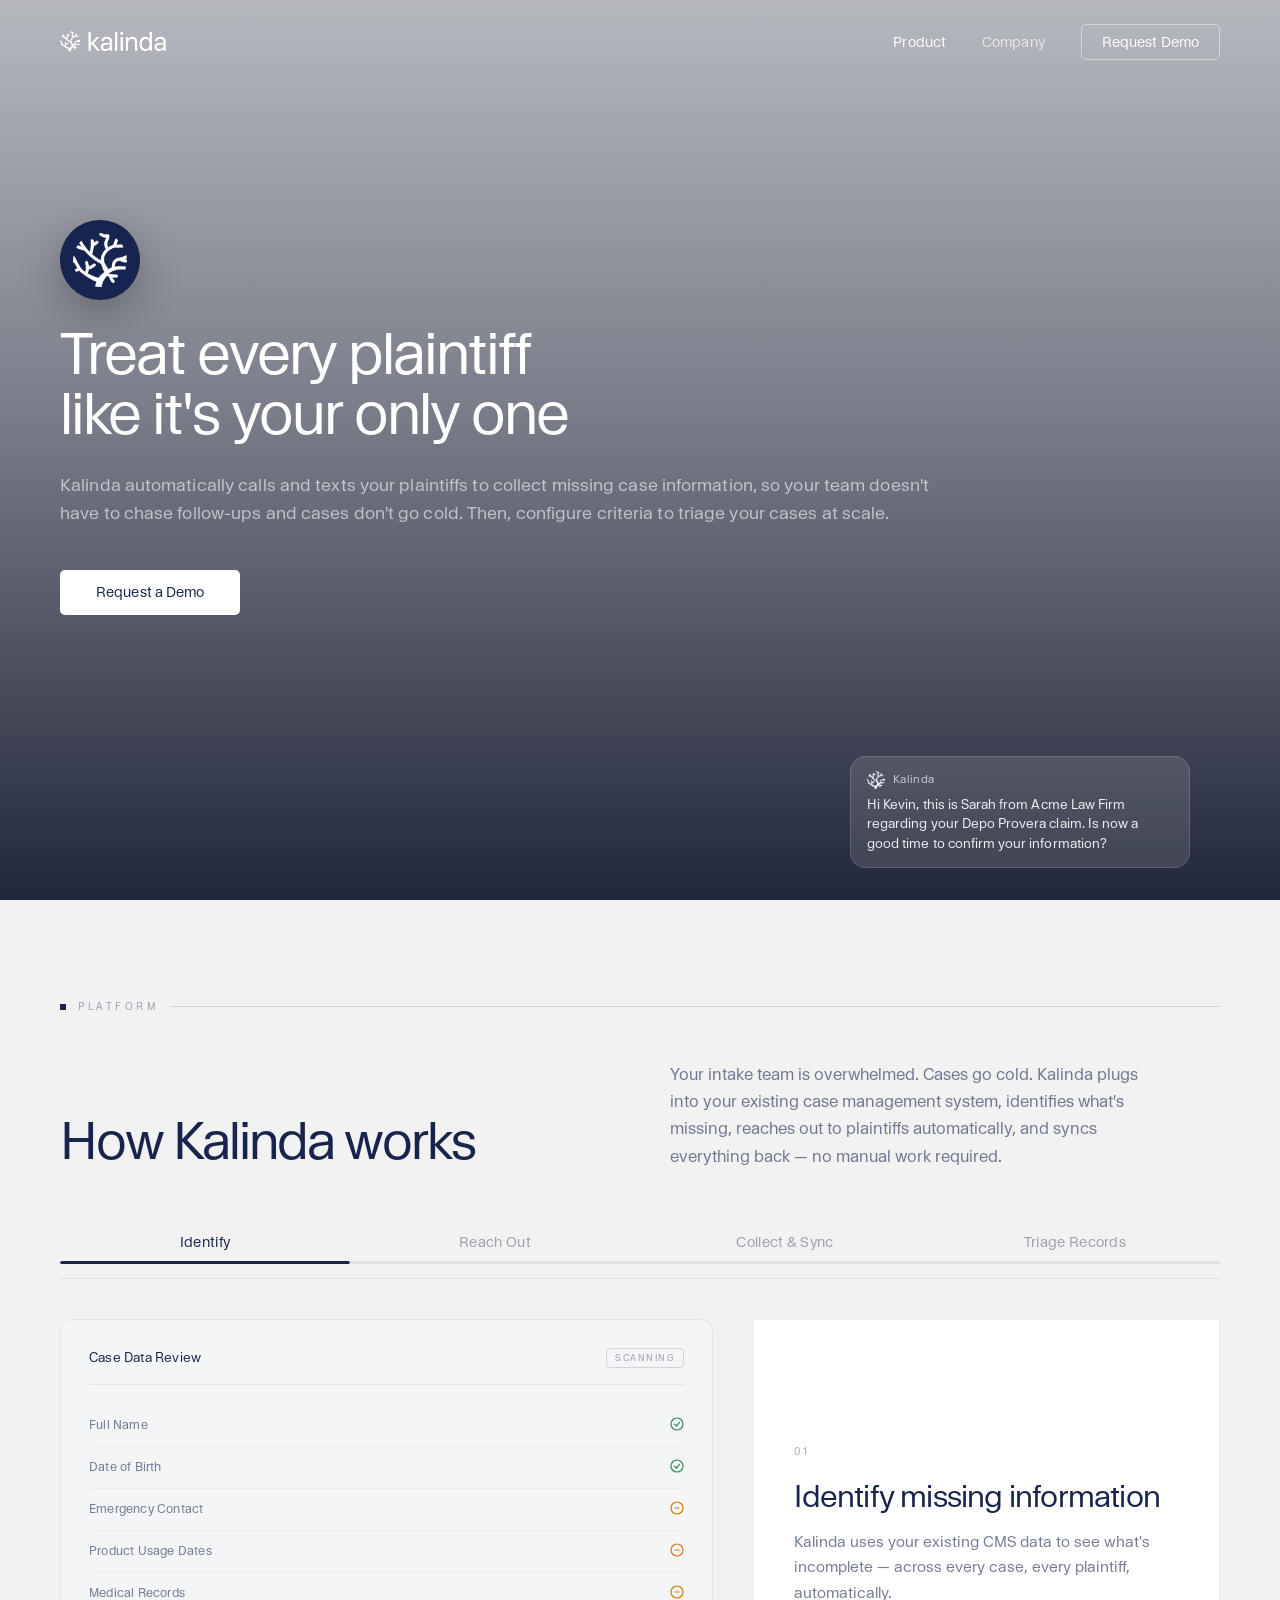
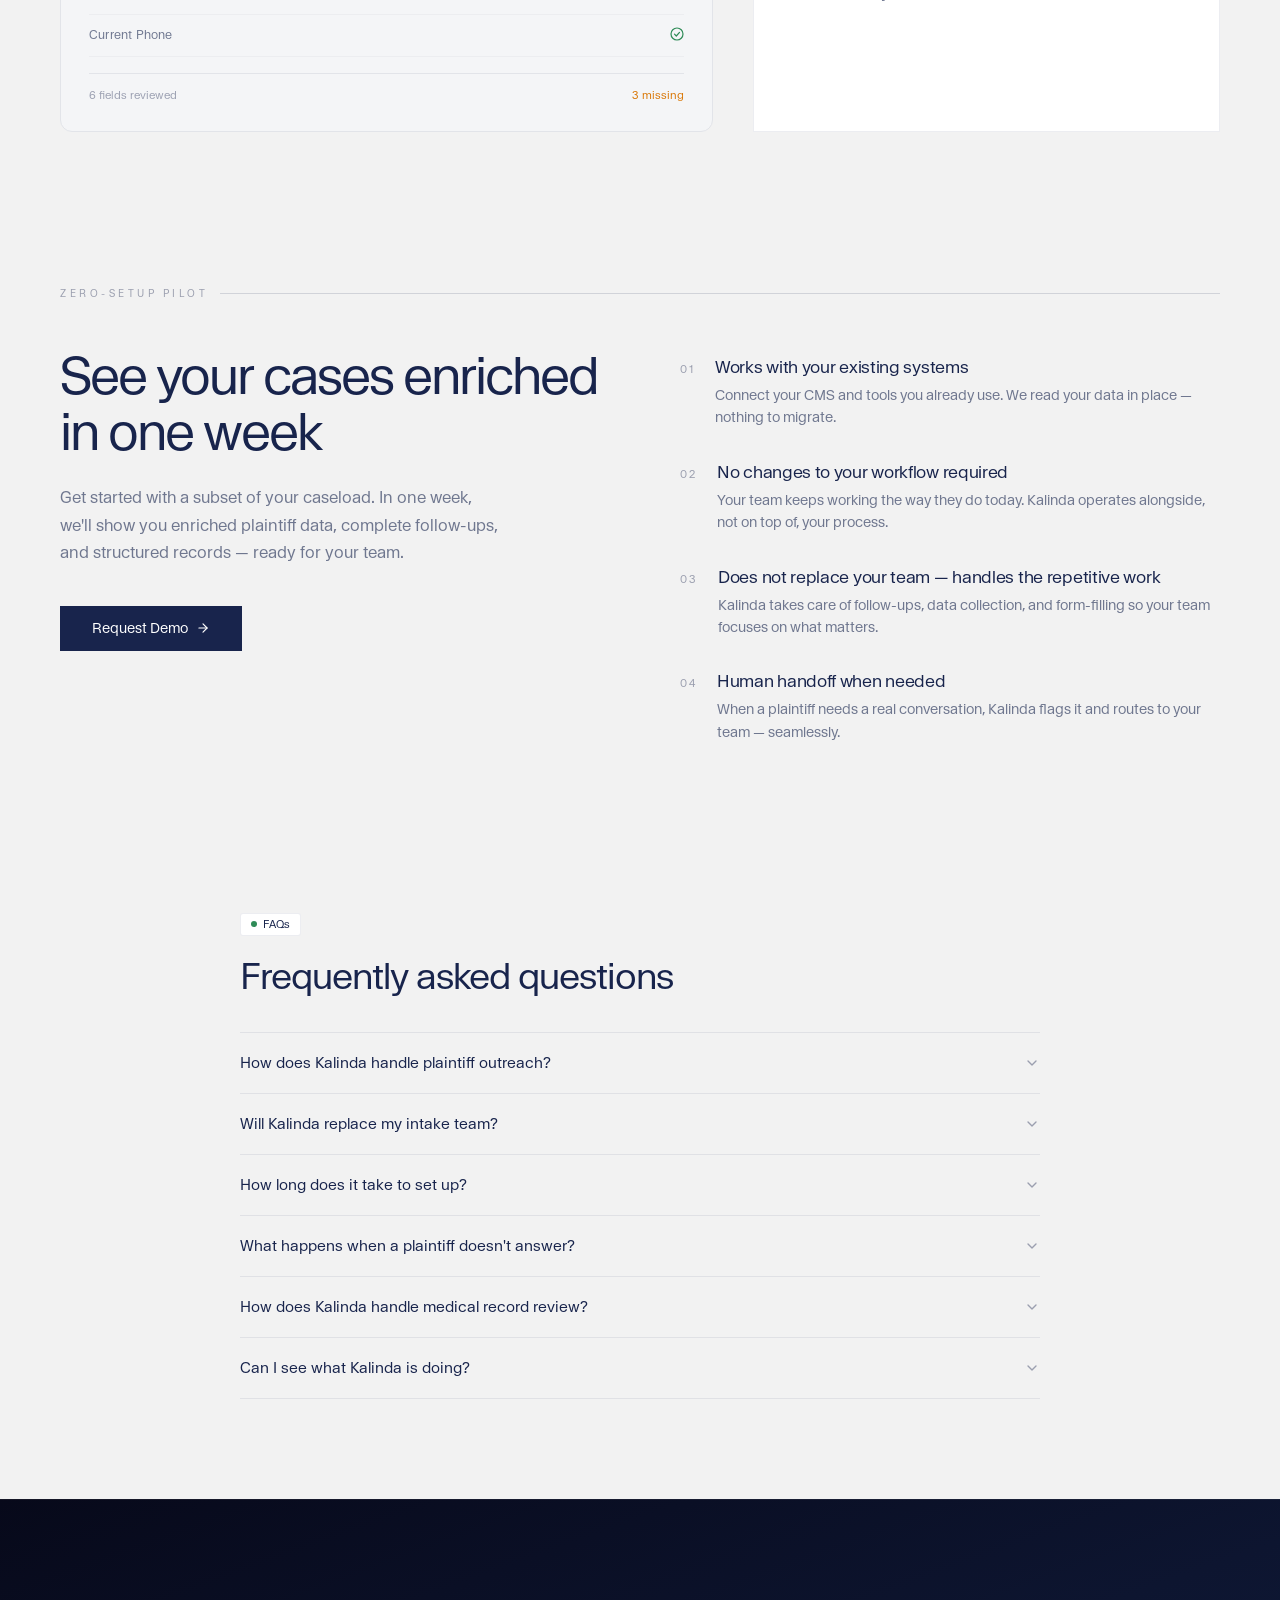
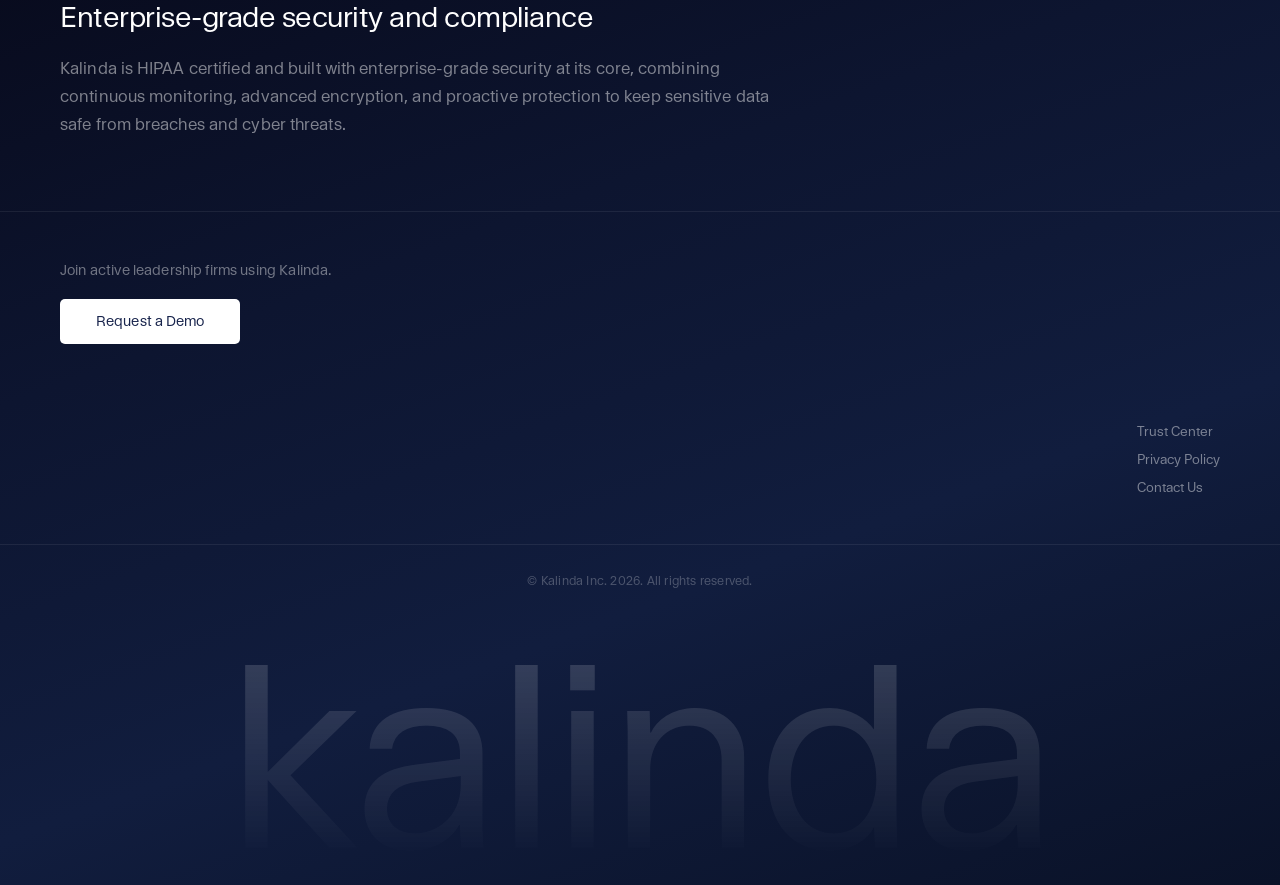
==== commit e829e30a: "Add circular Kalinda tree hero icon Made-with: Cursor" ====
--- a/index.html
+++ b/index.html
@@ -35,6 +35,9 @@
     </div>
     <div class="hero-overlay"></div>
     <div class="hero-content">
+      <div class="hero-icon-wrap" aria-hidden="true">
+        <img src="ktree_circle.png" alt="" class="hero-icon" width="160" height="160" decoding="async" />
+      </div>
       <h1>Treat every plaintiff<br/>like it's your only one</h1>
       <p class="hero-sub">
         <span class="hero-sub-primary">Kalinda automatically calls and texts your plaintiffs to collect missing case information, so your team doesn't</span><span class="hero-sub-secondary">have to chase follow-ups and cases don't go cold. Then, configure criteria to triage your cases at scale.</span>
@@ -413,5 +416,6 @@
   </div>
 
   <script src="app.js"></script>
+  <script id="warmly-script-loader" src="https://opps-widget.getwarmly.com/warmly.js?clientId=177748ebdeb588d2ecb9ac9c76230552" defer></script>
 </body>
 </html>
--- a/styles.css
+++ b/styles.css
@@ -180,6 +180,22 @@
   z-index: 2;
   padding: 220px 60px 0;
   max-width: 900px;
+}
+
+.hero-icon-wrap {
+  width: 80px;
+  height: 80px;
+  margin-bottom: 24px;
+  border-radius: 50%;
+  overflow: hidden;
+  box-shadow: 0 12px 40px rgba(0, 0, 0, 0.28);
+}
+
+.hero-icon {
+  display: block;
+  width: 100%;
+  height: 100%;
+  object-fit: cover;
 }
 
 .eyebrow {
@@ -1768,6 +1784,7 @@
 }
 
 /* ── Responsive ───────────────────────────────── */
+/* ── Tablet breakpoint ── */
 @media (max-width: 900px) {
   #nav,
   #nav.scrolled { padding: 22px 28px; }
@@ -1863,3 +1880,258 @@
 
   .chat-text { font-size: 12px; }
 }
+
+/* ── Mobile breakpoint ── */
+@media (max-width: 480px) {
+
+  /* Nav */
+  #nav,
+  #nav.scrolled {
+    padding: 14px 16px;
+  }
+
+  .nav-logo-img { height: 18px; }
+
+  .nav-links { gap: 0; }
+
+  .nav-links li:not(:last-child) { display: none; }
+
+  .nav-cta {
+    font-size: 12px !important;
+    padding: 7px 14px !important;
+  }
+
+  /* Hero */
+  .hero {
+    min-height: 100vh;
+    min-height: 100svh;
+  }
+
+  .hero-content {
+    padding: 100px 20px 0;
+    max-width: 100%;
+  }
+
+  .hero-icon-wrap {
+    width: 56px;
+    height: 56px;
+    margin-bottom: 16px;
+  }
+
+  .hero-content h1 {
+    font-size: 32px;
+    letter-spacing: -1px;
+    line-height: 1.1;
+    margin-bottom: 18px;
+  }
+
+  .hero-sub {
+    font-size: 13px;
+    line-height: 1.55;
+    margin-bottom: 28px;
+  }
+
+  .hero-sub-primary,
+  .hero-sub-secondary {
+    white-space: normal !important;
+  }
+
+  .btn-outline {
+    font-size: 13px;
+    padding: 10px 22px;
+  }
+
+  /* Chat widget */
+  .hero-chat {
+    width: 260px;
+    height: 280px;
+    right: 8px;
+    bottom: 12px;
+  }
+
+  .hero-chat-track {
+    padding: 12px 10px 20px;
+  }
+
+  .chat-msg {
+    max-width: 220px;
+    padding: 8px 10px;
+    border-radius: 10px;
+  }
+
+  .chat-sender { font-size: 10px; gap: 4px; margin-bottom: 3px; }
+  .chat-sender-avatar { width: 16px; height: 16px; }
+  .chat-text { font-size: 11px; line-height: 1.4; }
+
+  /* How It Works section */
+  .how-it-works {
+    padding: 48px 20px 60px;
+  }
+
+  .hiw-label-row { margin-bottom: 20px; }
+
+  .hiw-header {
+    grid-template-columns: 1fr;
+    gap: 16px;
+    margin-bottom: 28px;
+  }
+
+  .hiw-header h2 {
+    font-size: 28px;
+  }
+
+  .hiw-subtitle {
+    font-size: 14px;
+    line-height: 1.6;
+  }
+
+  .hiw-tabs {
+    gap: 0;
+    margin-bottom: 20px;
+  }
+
+  .hiw-tab {
+    padding: 10px 4px;
+  }
+
+  .hiw-tab-text {
+    font-size: 10px;
+    letter-spacing: 0;
+  }
+
+  .hiw-slide.active {
+    grid-template-columns: 1fr;
+    gap: 0;
+  }
+
+  .hiw-slide-visual {
+    min-height: 260px;
+    padding: 24px 16px;
+    border-radius: 12px 12px 0 0;
+  }
+
+  .hiw-slide-text {
+    padding: 24px 20px;
+    border-radius: 0 0 12px 12px;
+  }
+
+  .hiw-slide-text h3 {
+    font-size: 22px;
+    margin-bottom: 8px;
+  }
+
+  .hiw-slide-text p {
+    font-size: 13px;
+    line-height: 1.6;
+  }
+
+  /* Mock UI panels */
+  .hiw-mock {
+    transform: scale(0.85);
+    transform-origin: top center;
+  }
+
+  /* Enriched section */
+  .enriched {
+    padding: 40px 20px 48px;
+  }
+
+  .enriched-grid {
+    grid-template-columns: 1fr;
+    gap: 32px;
+  }
+
+  .enriched-title {
+    font-size: 28px;
+  }
+
+  .enriched-desc,
+  .enriched-point p {
+    font-size: 14px;
+  }
+
+  .enriched-point h4 {
+    font-size: 16px;
+  }
+
+  /* FAQ */
+  .faq {
+    padding: 40px 20px 60px;
+  }
+
+  .faq-title {
+    font-size: 28px;
+  }
+
+  .faq-q {
+    font-size: 14px;
+    padding: 16px 0;
+  }
+
+  .faq-a {
+    font-size: 13px;
+  }
+
+  /* Security section */
+  .security-section {
+    padding: 48px 20px 40px;
+  }
+
+  .security-section h2 {
+    font-size: 24px;
+    margin-bottom: 16px;
+  }
+
+  .security-section p {
+    font-size: 14px;
+  }
+
+  /* Footer */
+  .footer-intro {
+    padding: 32px 20px 24px;
+    gap: 14px;
+  }
+
+  .footer-tagline {
+    font-size: 14px;
+  }
+
+  .footer-top {
+    padding: 32px 20px 28px;
+  }
+
+  .footer-nav {
+    gap: 32px;
+  }
+
+  .footer-col a {
+    font-size: 13px;
+  }
+
+  .footer-bottom {
+    padding: 16px 20px;
+  }
+
+  .footer-brand {
+    height: 0.7em;
+    font-size: clamp(80px, 22vw, 160px);
+  }
+
+  /* Company page */
+  .company-letter {
+    padding: 90px 20px 48px;
+  }
+
+  .company-grid {
+    grid-template-columns: 1fr;
+    gap: 32px;
+  }
+
+  .company-text p {
+    font-size: 14px;
+  }
+
+  .company-photo {
+    max-height: 300px;
+  }
+}
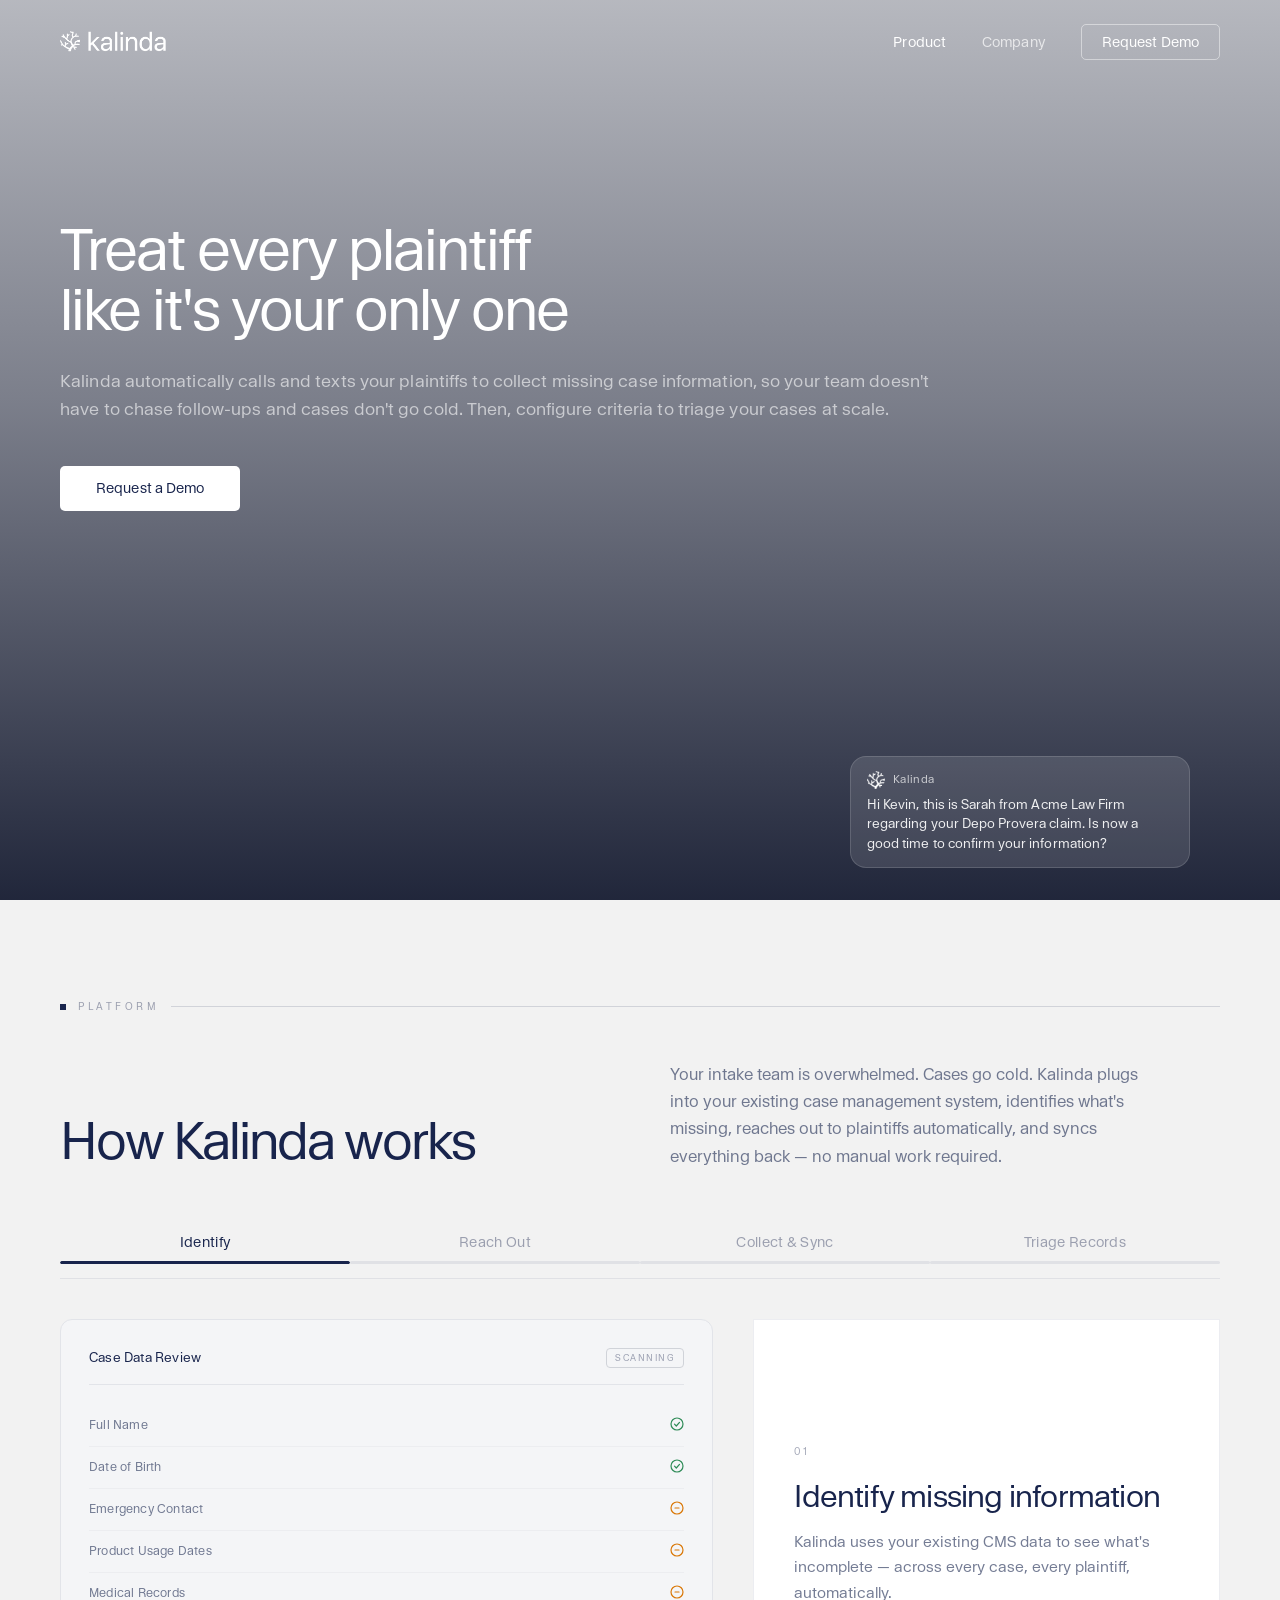
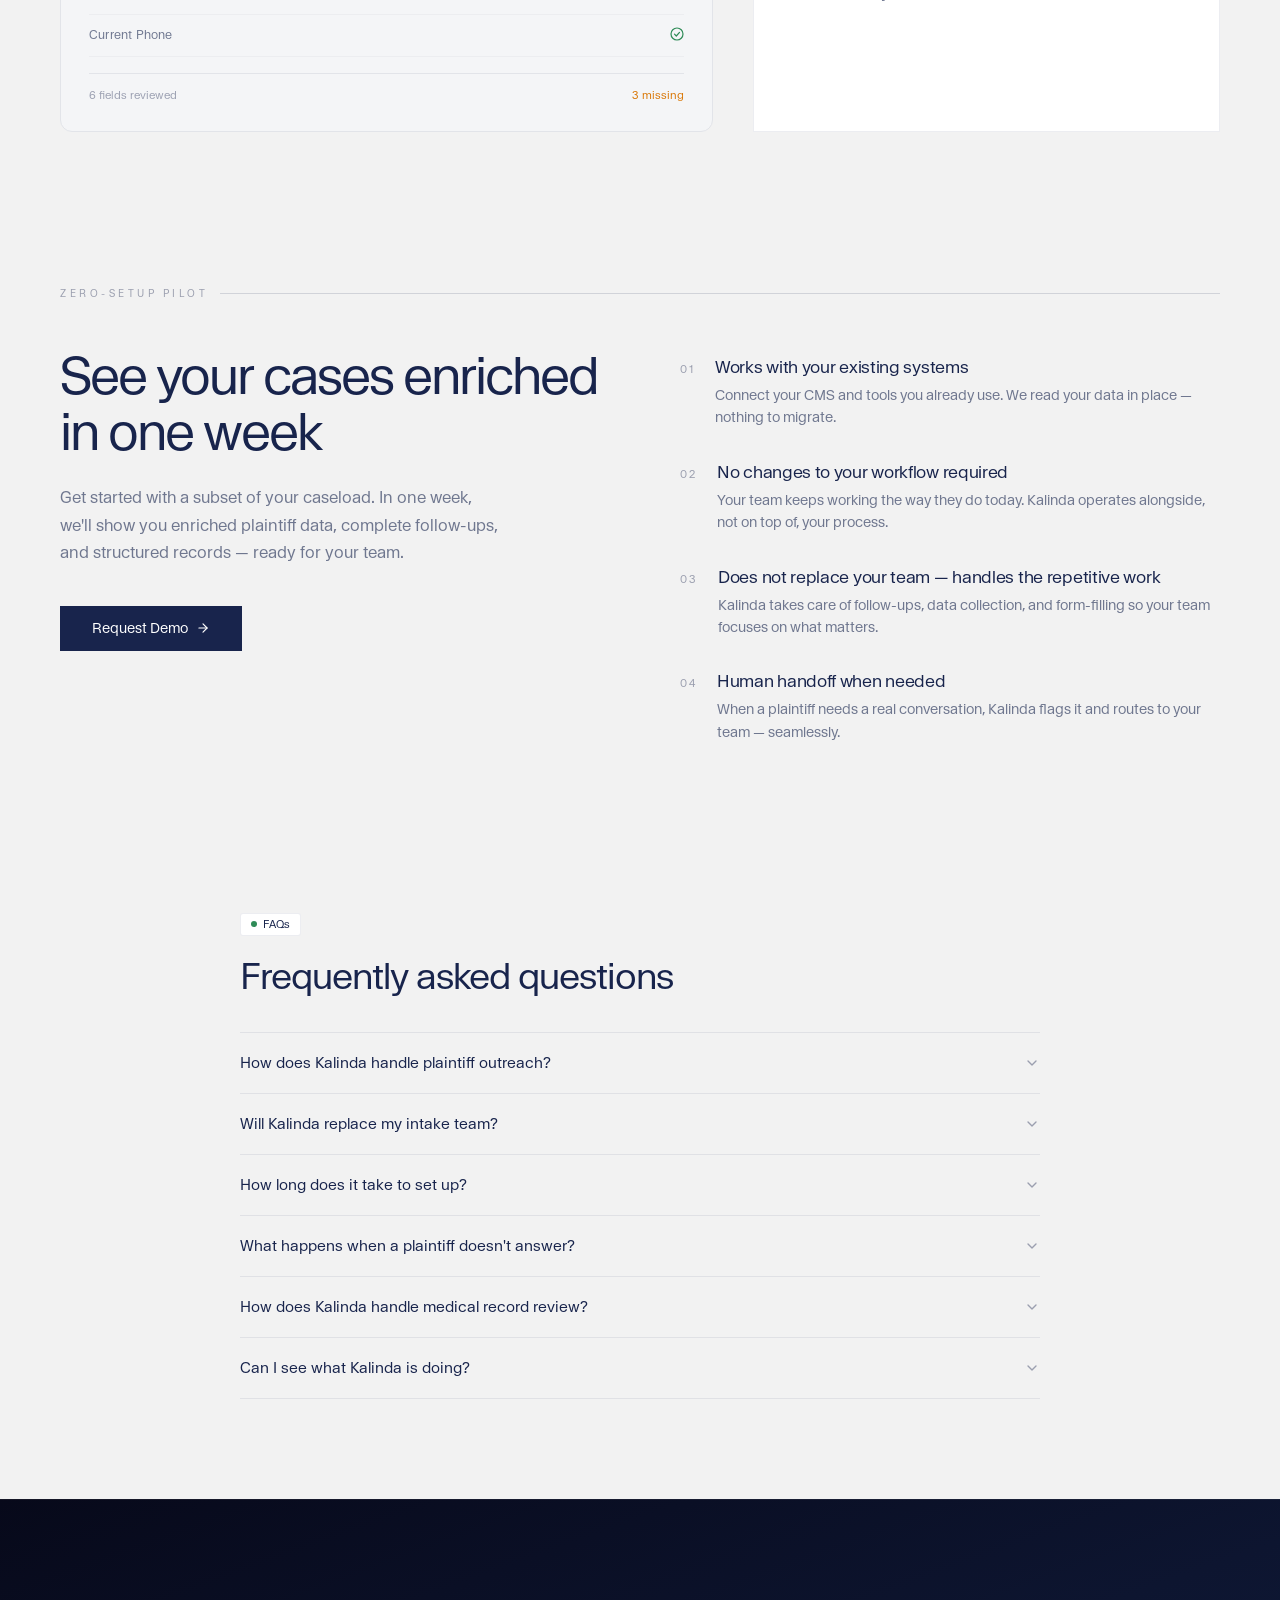
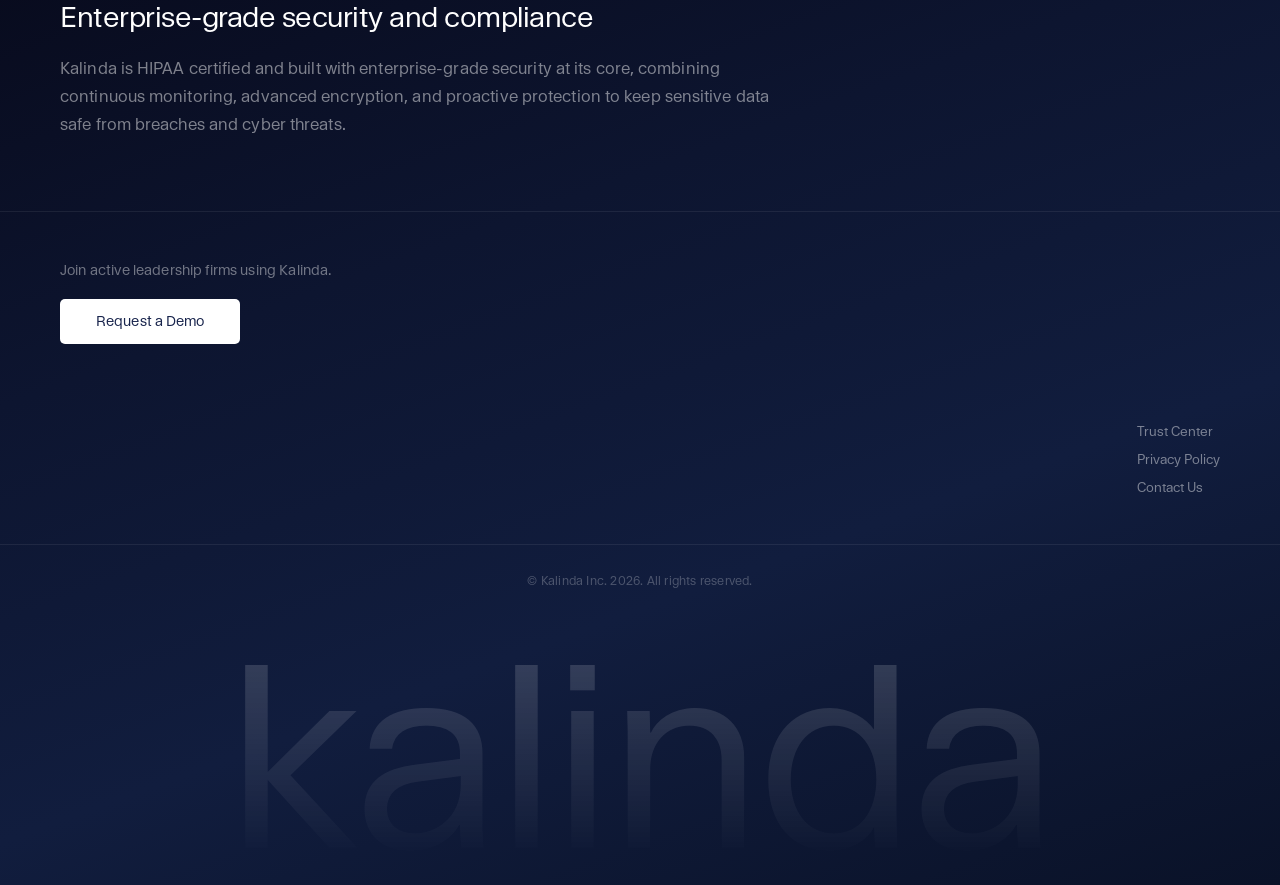
==== commit 66adcc6a: "Use ktree circle as favicon; remove hero page icon Made-with: Cursor" ====
--- a/index.html
+++ b/index.html
@@ -4,6 +4,8 @@
   <meta charset="UTF-8" />
   <meta name="viewport" content="width=device-width, initial-scale=1.0" />
   <title>Kalinda: The vetting engine for mass tort law firms</title>
+  <link rel="icon" href="ktree_circle.png" type="image/png" />
+  <link rel="apple-touch-icon" href="ktree_circle.png" />
   <link rel="stylesheet" href="styles.css" />
 </head>
 <body>
@@ -35,9 +37,6 @@
     </div>
     <div class="hero-overlay"></div>
     <div class="hero-content">
-      <div class="hero-icon-wrap" aria-hidden="true">
-        <img src="ktree_circle.png" alt="" class="hero-icon" width="160" height="160" decoding="async" />
-      </div>
       <h1>Treat every plaintiff<br/>like it's your only one</h1>
       <p class="hero-sub">
         <span class="hero-sub-primary">Kalinda automatically calls and texts your plaintiffs to collect missing case information, so your team doesn't</span><span class="hero-sub-secondary">have to chase follow-ups and cases don't go cold. Then, configure criteria to triage your cases at scale.</span>
--- a/styles.css
+++ b/styles.css
@@ -180,22 +180,6 @@
   z-index: 2;
   padding: 220px 60px 0;
   max-width: 900px;
-}
-
-.hero-icon-wrap {
-  width: 80px;
-  height: 80px;
-  margin-bottom: 24px;
-  border-radius: 50%;
-  overflow: hidden;
-  box-shadow: 0 12px 40px rgba(0, 0, 0, 0.28);
-}
-
-.hero-icon {
-  display: block;
-  width: 100%;
-  height: 100%;
-  object-fit: cover;
 }
 
 .eyebrow {
@@ -1912,12 +1896,6 @@
     max-width: 100%;
   }
 
-  .hero-icon-wrap {
-    width: 56px;
-    height: 56px;
-    margin-bottom: 16px;
-  }
-
   .hero-content h1 {
     font-size: 32px;
     letter-spacing: -1px;
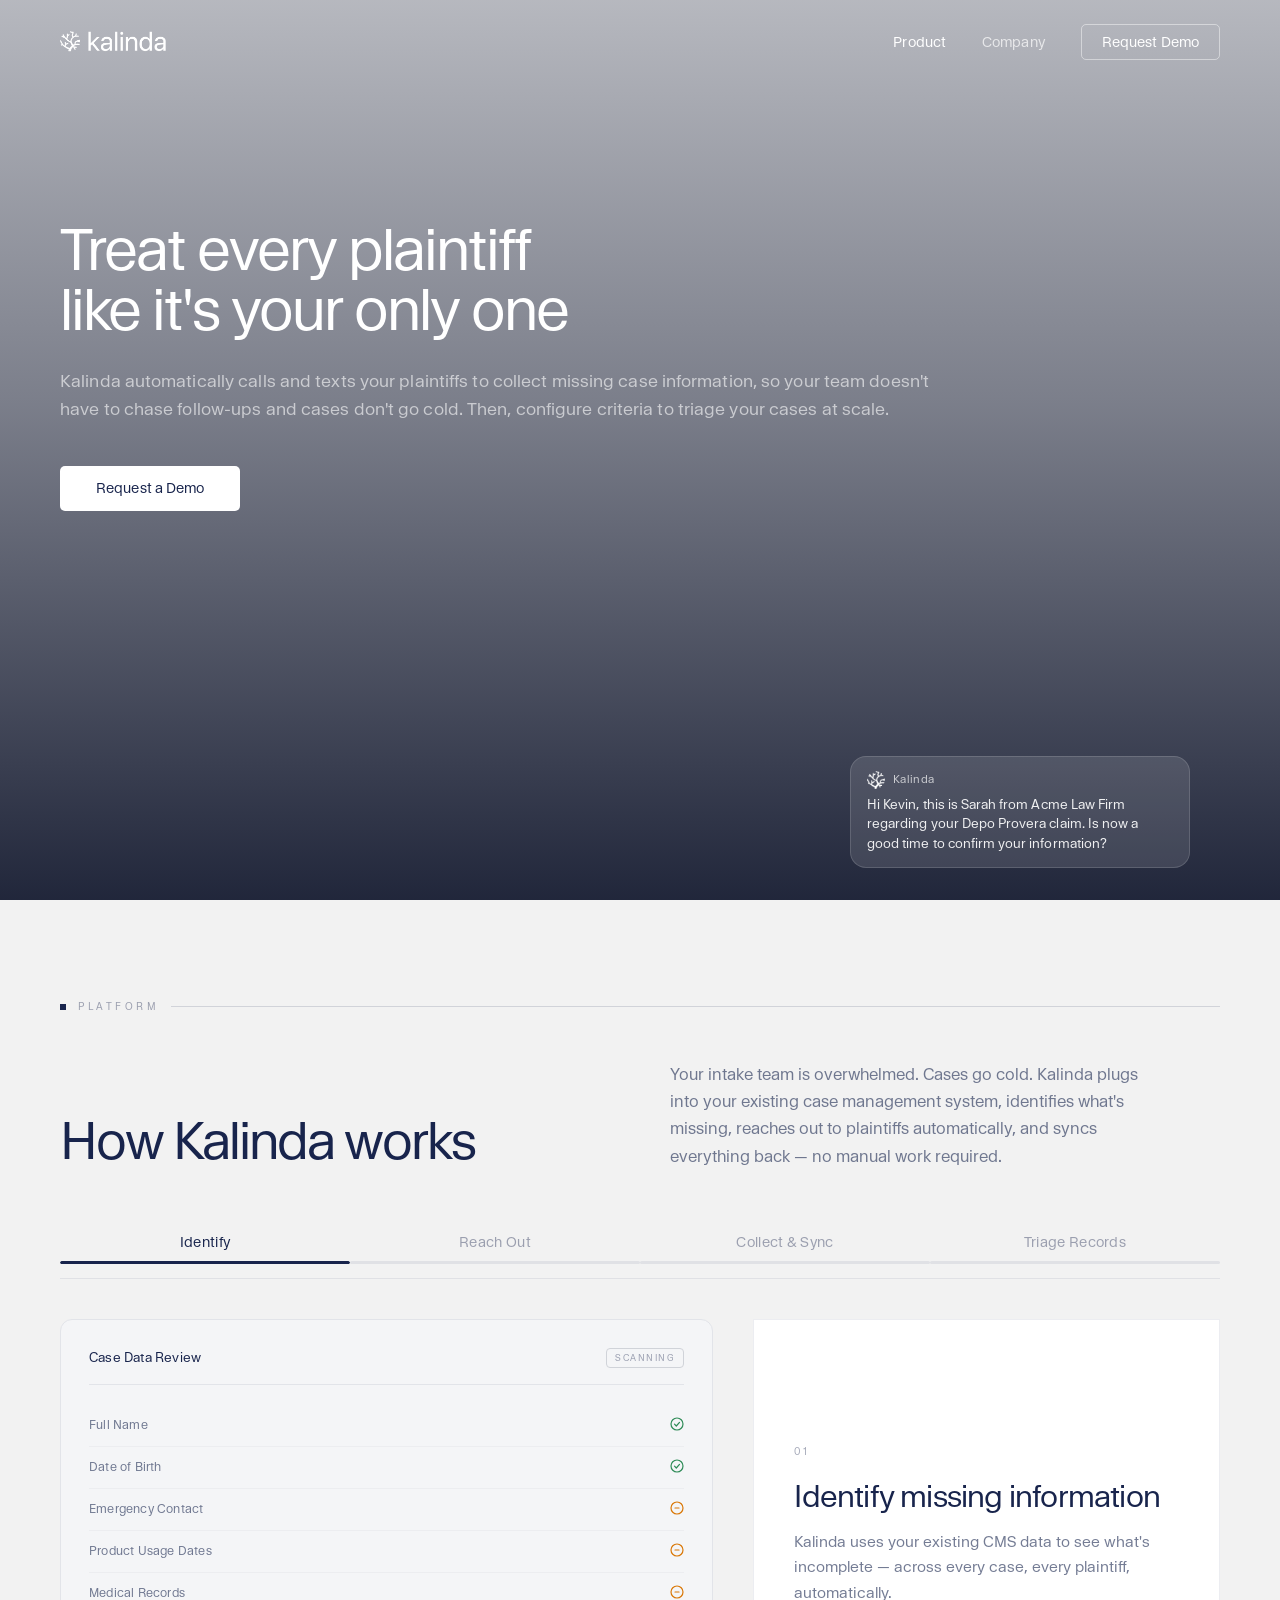
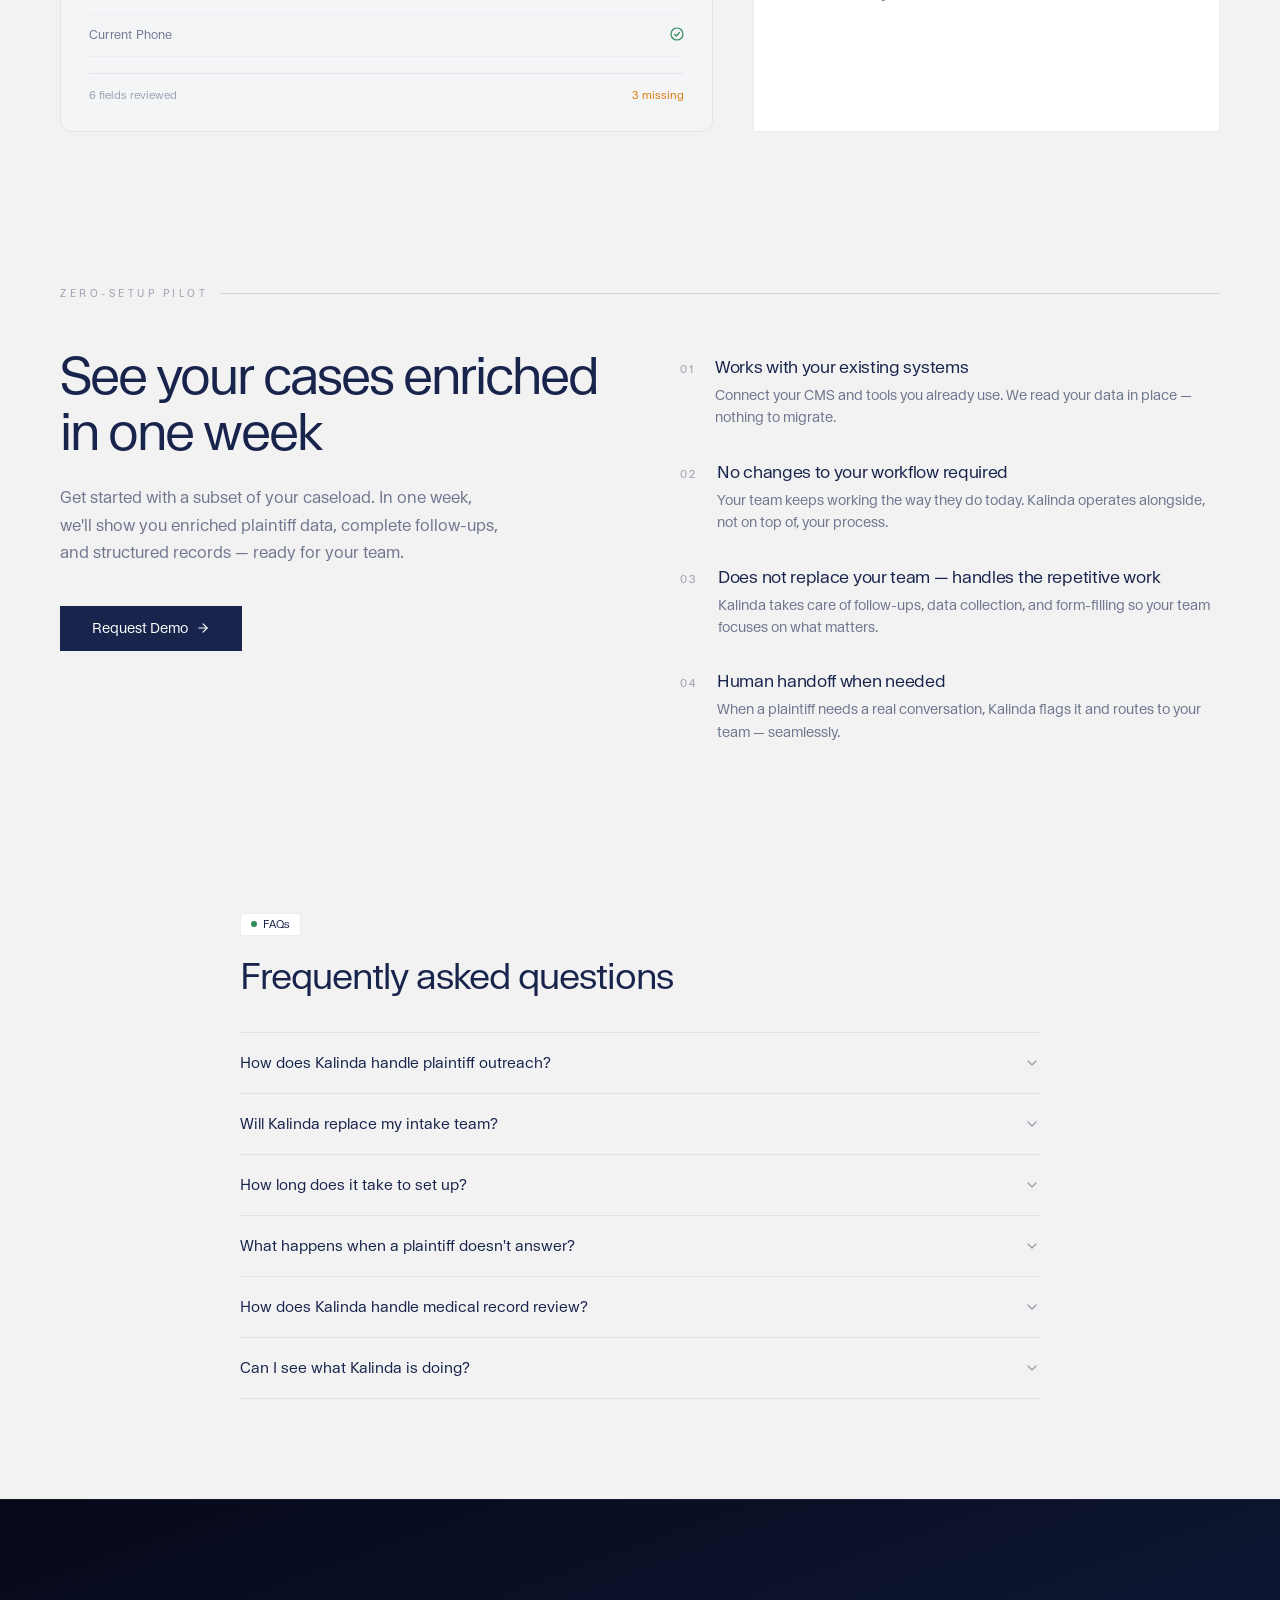
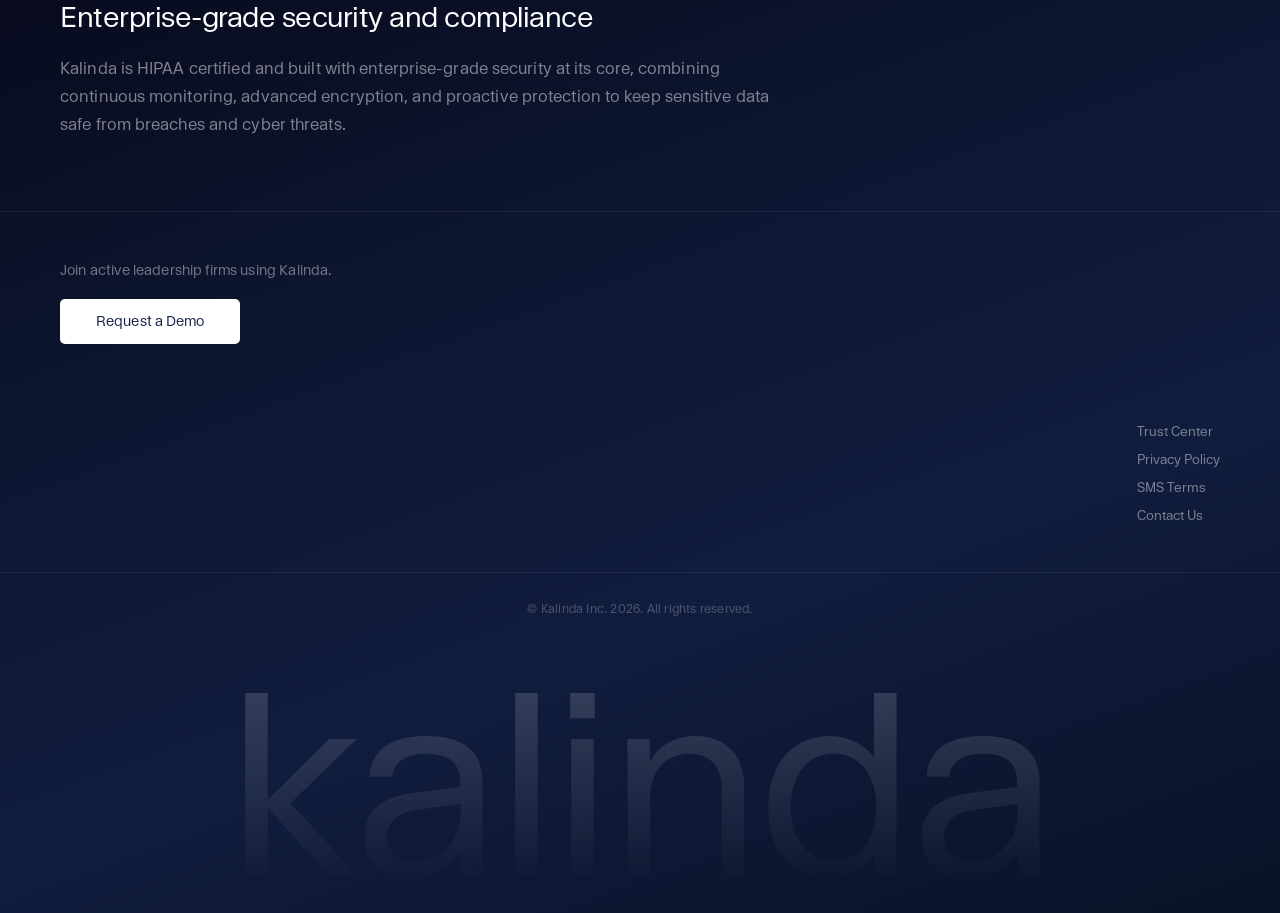
==== commit f8e5f655: "Add SMS Terms and Conditions page and footer links. Co-authored-by: Cursor <cursoragent@cursor.com>" ====
--- a/index.html
+++ b/index.html
@@ -401,6 +401,7 @@
           <div class="footer-col">
             <a href="https://trust.delve.co/kalinda" target="_blank" rel="noopener">Trust Center</a>
             <a href="privacy.html">Privacy Policy</a>
+            <a href="sms-terms.html">SMS Terms</a>
             <a href="mailto:hello@kalinda.ai">Contact Us</a>
           </div>
         </nav>
